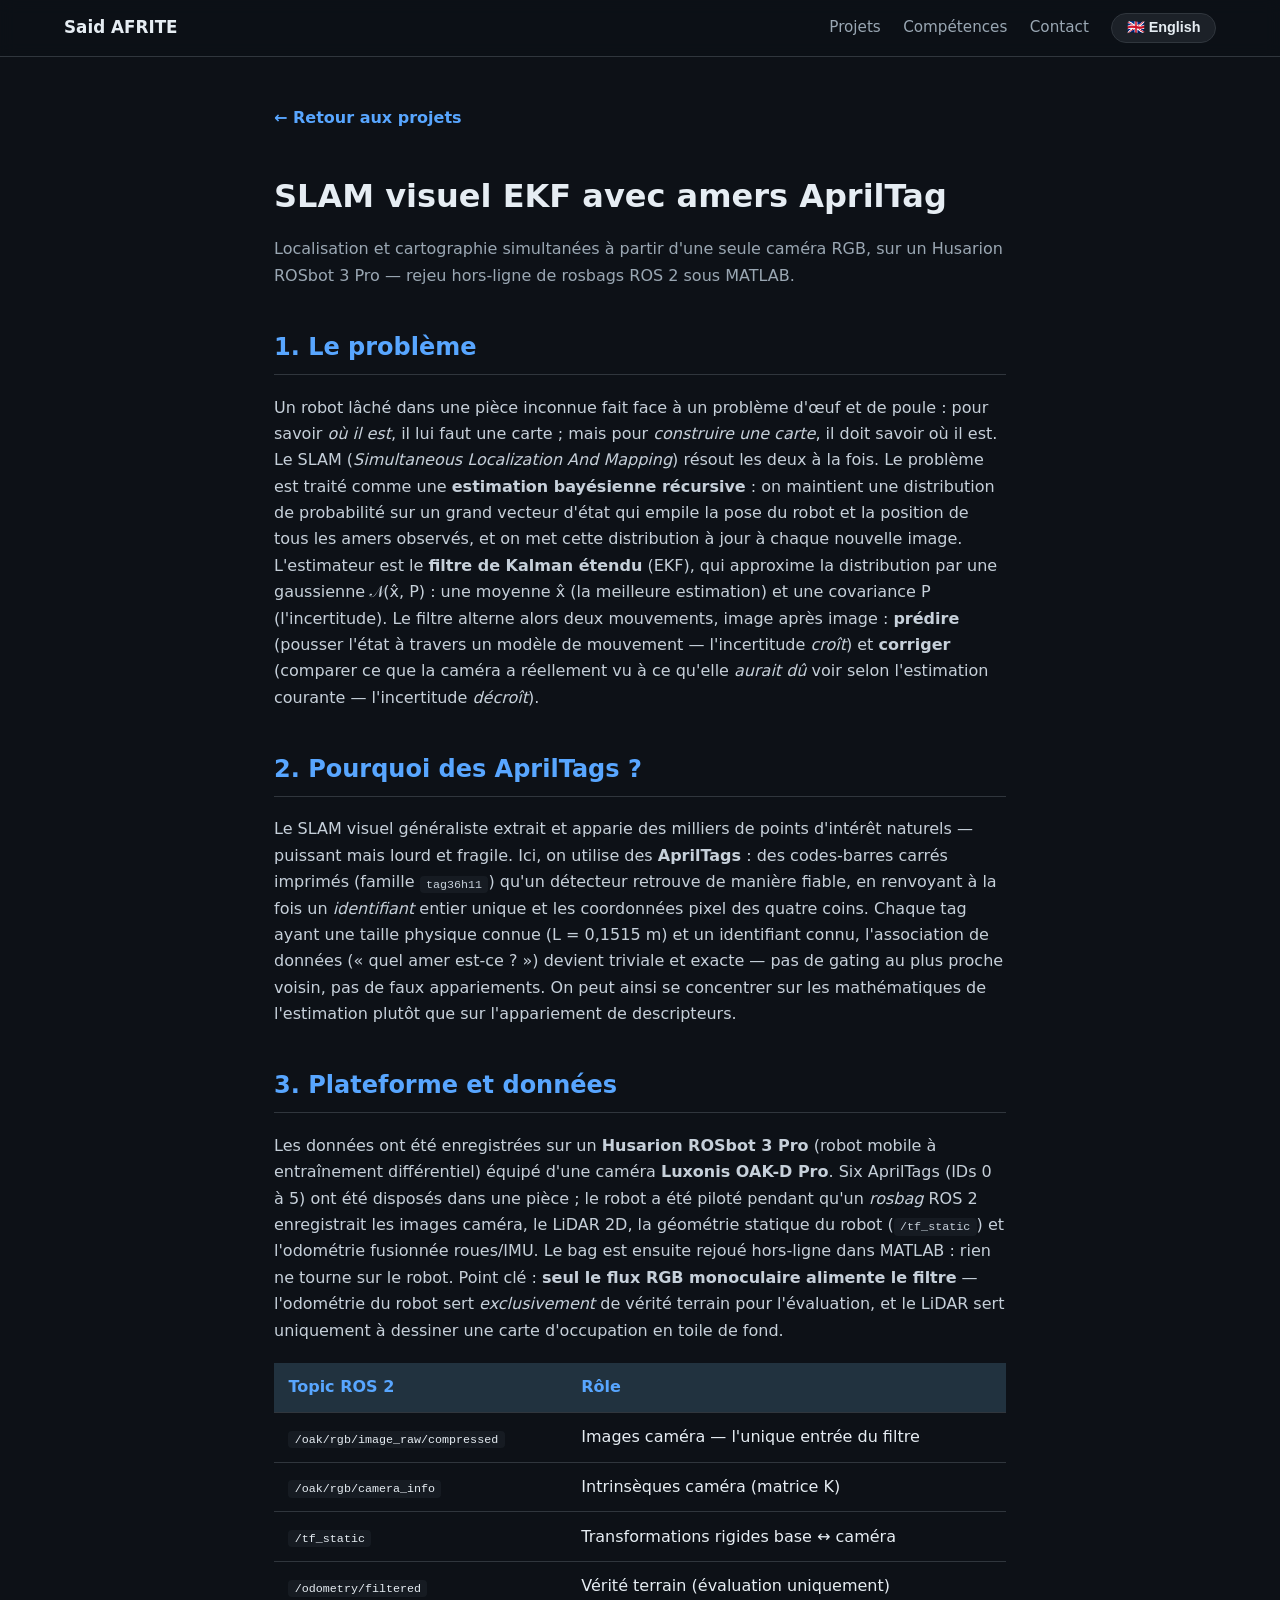
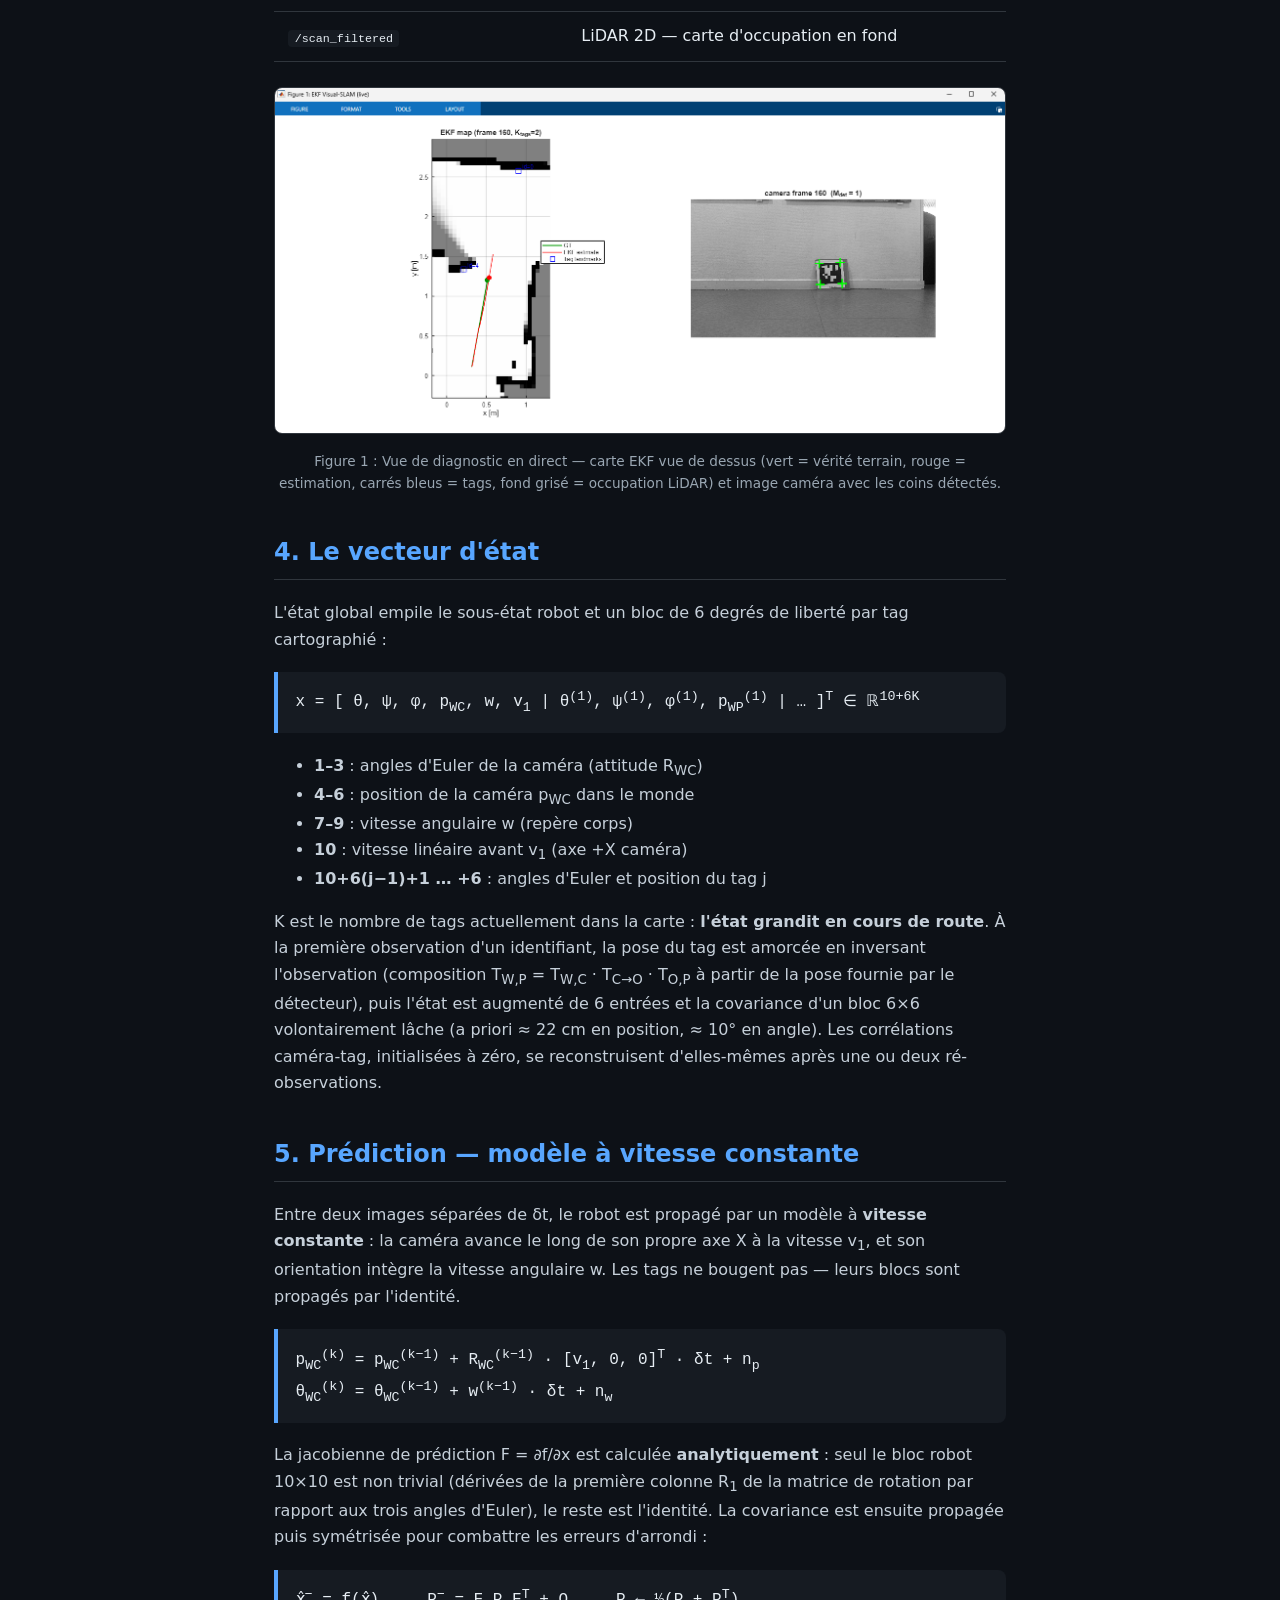
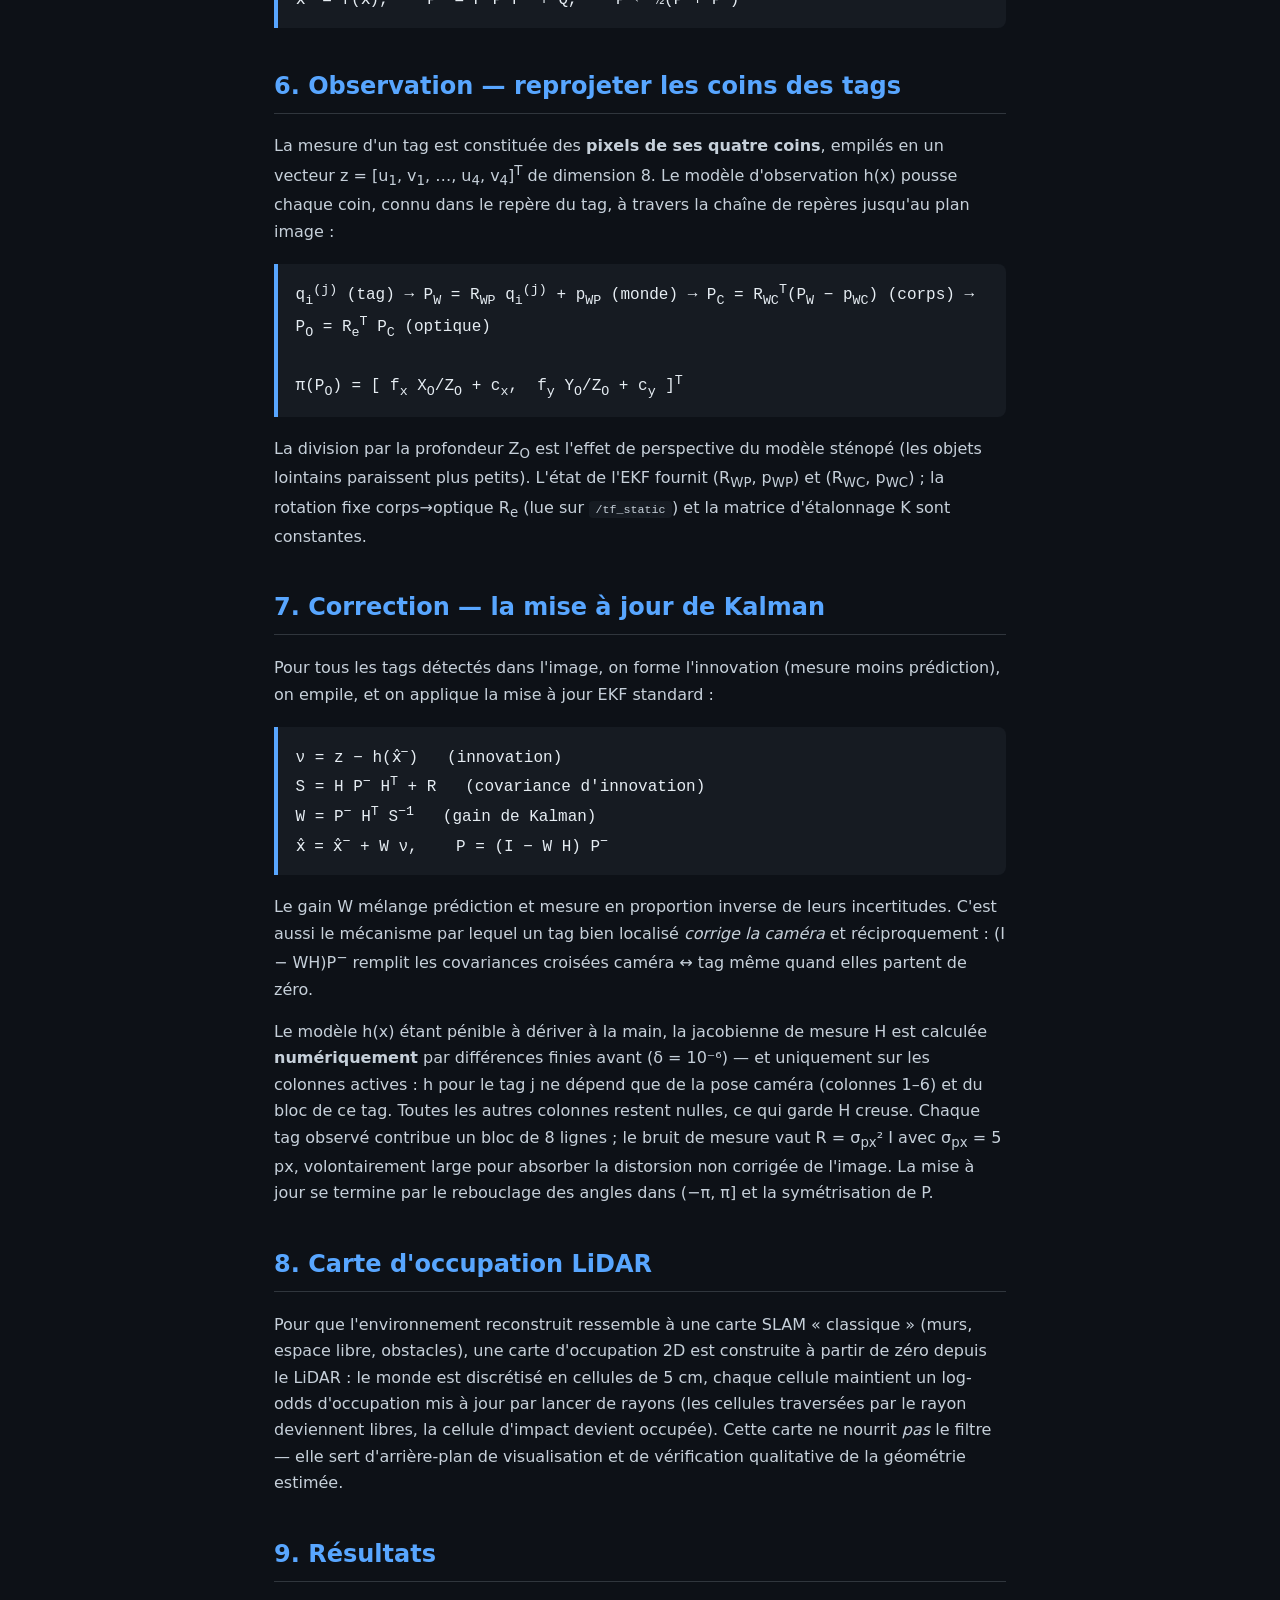
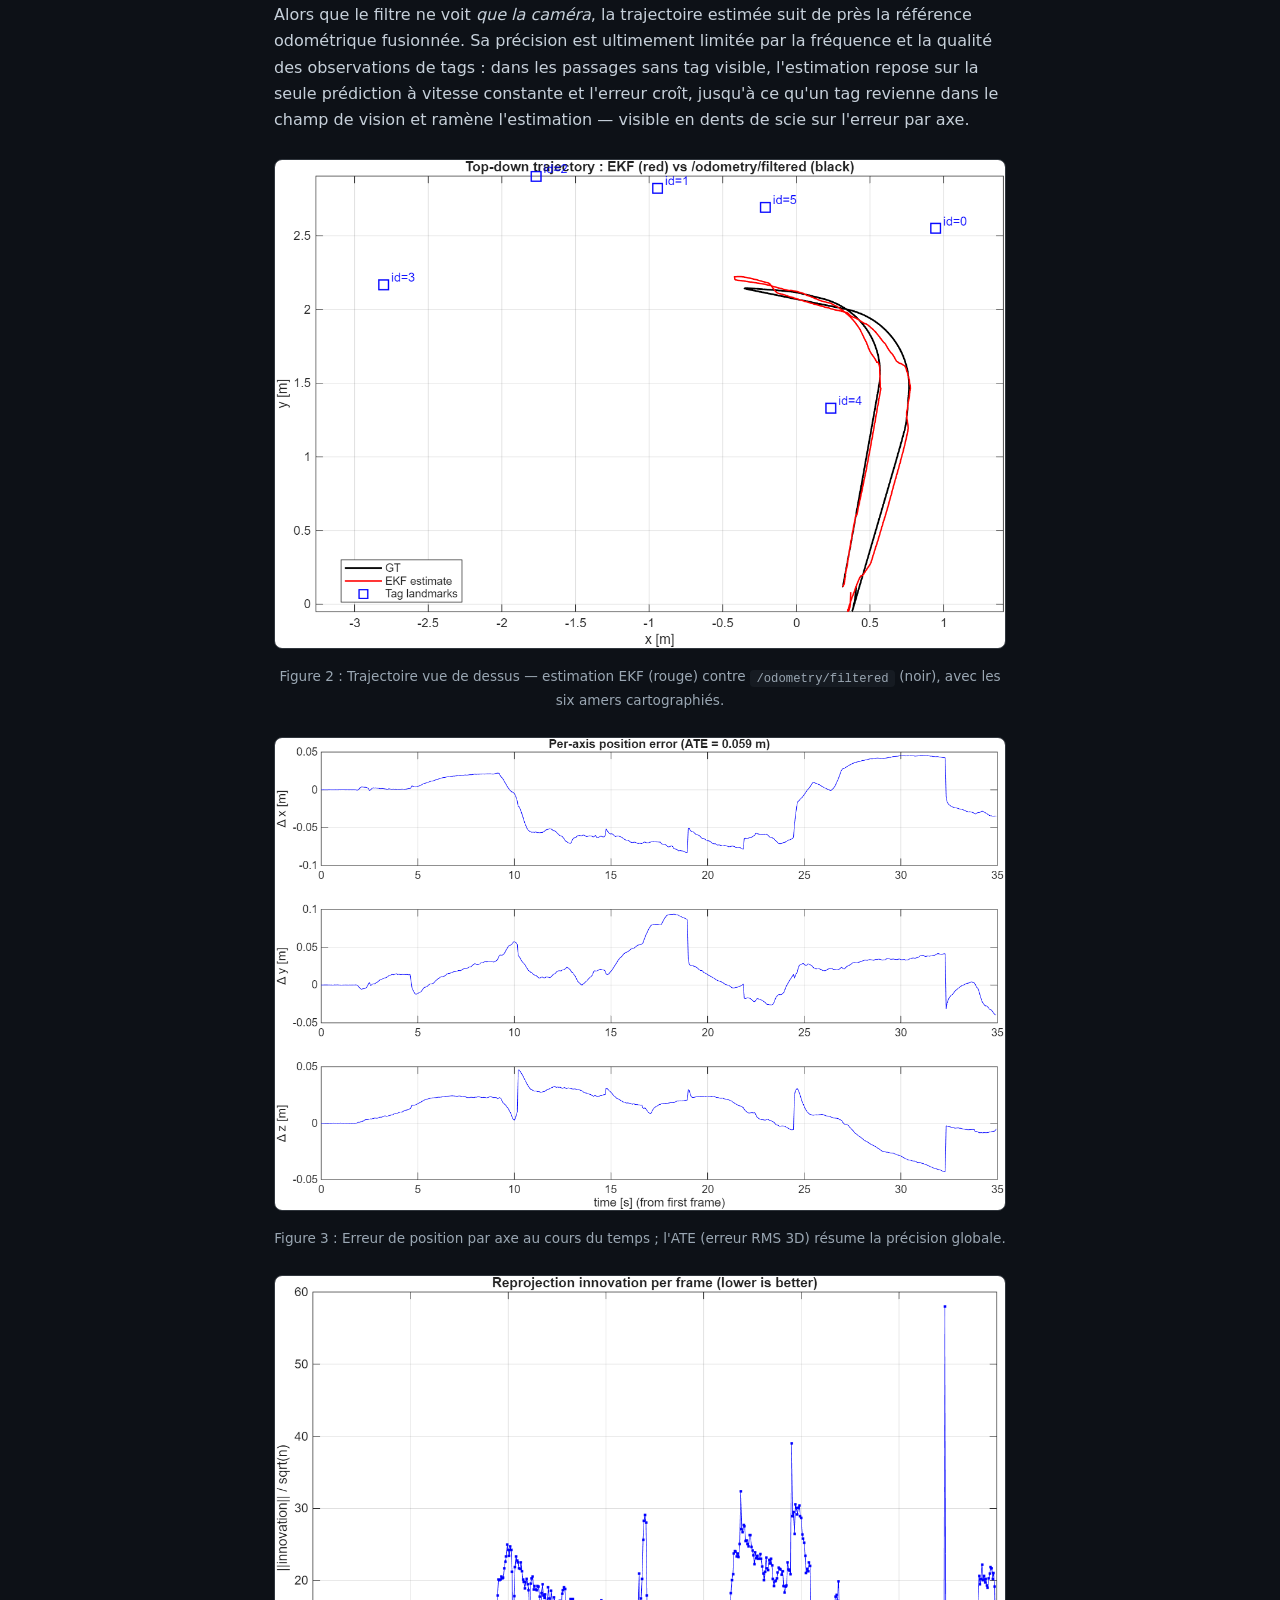
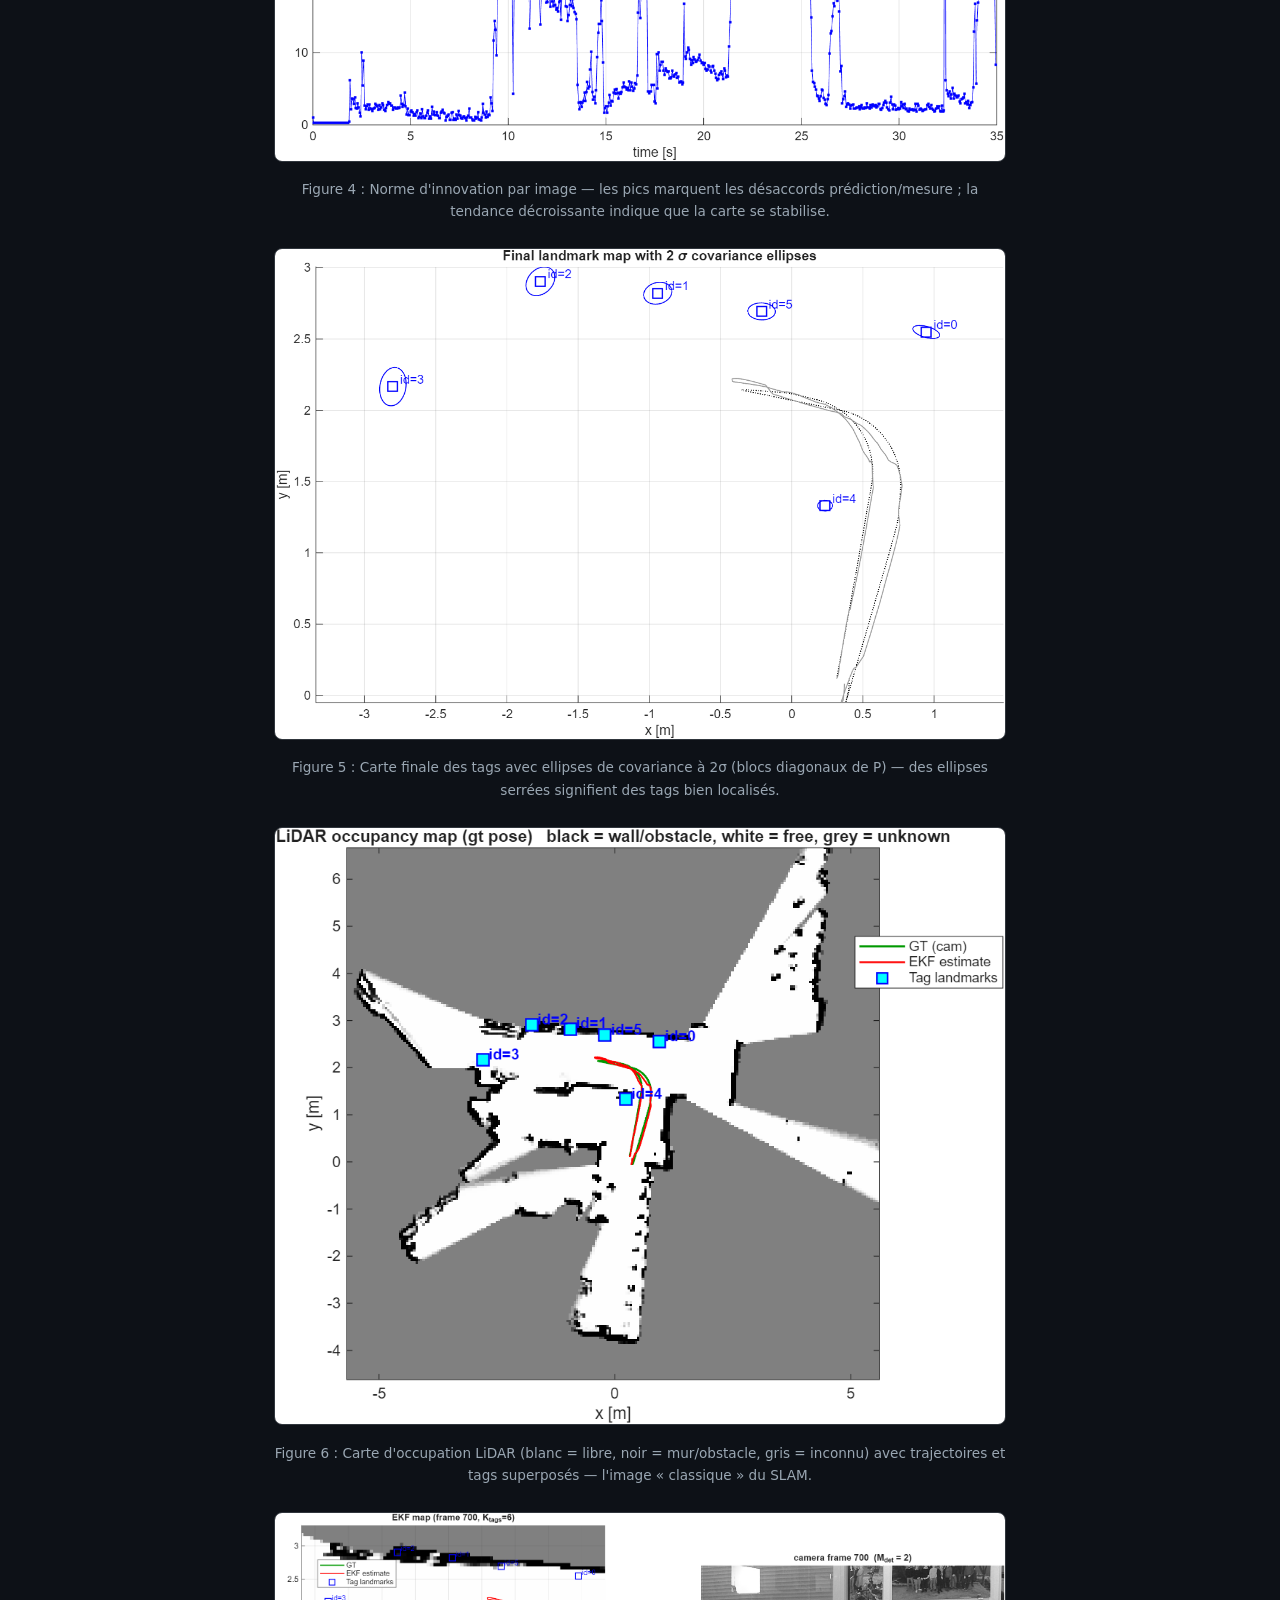
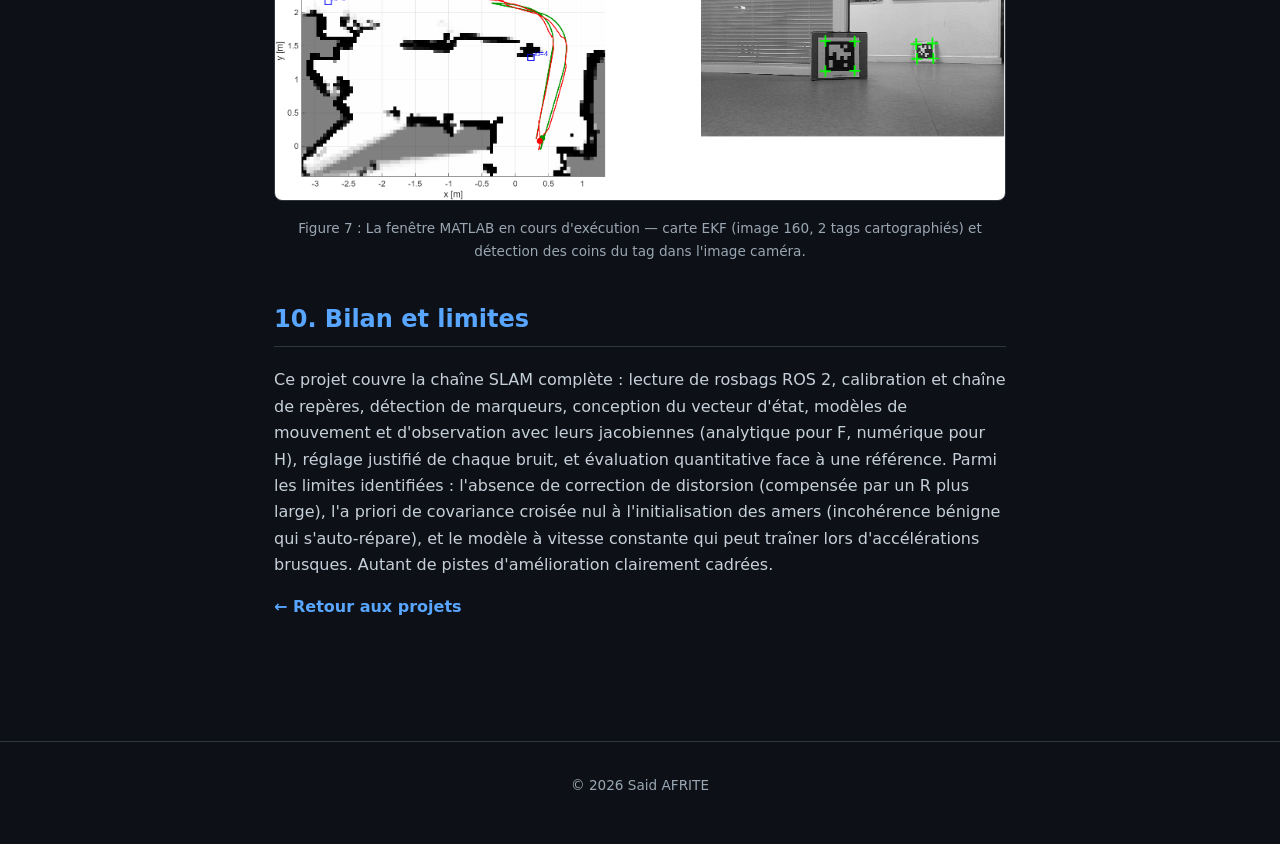
==== projects/apriltag-visual-slam.html @ 261862ab "Add detailed AprilTag Visual-SLAM article" ====
<!DOCTYPE html>
<html lang="fr">
<head>
  <meta charset="UTF-8">
  <meta name="viewport" content="width=device-width, initial-scale=1.0">
  <title>SLAM visuel EKF avec amers AprilTag — Said AFRITE</title>
  <meta name="description" content="SLAM visuel monoculaire par filtre de Kalman étendu avec amers AprilTag sur ROSbot 3 Pro : modèle de mesure par reprojection, jacobiennes, carte d'occupation LiDAR et évaluation face à l'odométrie.">
  <link rel="stylesheet" href="../style.css">
</head>
<body data-lang="fr">

<nav>
  <a class="brand" href="../index.html">Said AFRITE</a>
  <div class="links">
    <a href="../index.html#projets"><span class="fr">Projets</span><span class="en">Projects</span></a>
    <a href="../index.html#competences"><span class="fr">Compétences</span><span class="en">Skills</span></a>
    <a href="../index.html#contact">Contact</a>
    <button class="lang-btn" id="lang-toggle" type="button">🇬🇧 English</button>
  </div>
</nav>

<div class="article">
  <a class="back-link" href="../index.html#projets">
    <span class="fr">← Retour aux projets</span><span class="en">← Back to projects</span>
  </a>

  <h1>
    <span class="fr">SLAM visuel EKF avec amers AprilTag</span>
    <span class="en">EKF Visual-SLAM with AprilTag landmarks</span>
  </h1>
  <p style="color: var(--muted);">
    <span class="fr">Localisation et cartographie simultanées à partir d'une seule caméra RGB, sur un Husarion ROSbot 3 Pro — rejeu hors-ligne de rosbags ROS 2 sous MATLAB.</span>
    <span class="en">Simultaneous localization and mapping from a single RGB camera, on a Husarion ROSbot 3 Pro — offline ROS 2 rosbag replay in MATLAB.</span>
  </p>

  <h2><span class="fr">1. Le problème</span><span class="en">1. The problem</span></h2>
  <p>
    <span class="fr">
      Un robot lâché dans une pièce inconnue fait face à un problème d'œuf et de poule :
      pour savoir <em>où il est</em>, il lui faut une carte ; mais pour <em>construire une
      carte</em>, il doit savoir où il est. Le SLAM (<em>Simultaneous Localization And
      Mapping</em>) résout les deux à la fois. Le problème est traité comme une
      <strong>estimation bayésienne récursive</strong> : on maintient une distribution de
      probabilité sur un grand vecteur d'état qui empile la pose du robot et la position de
      tous les amers observés, et on met cette distribution à jour à chaque nouvelle image.
      L'estimateur est le <strong>filtre de Kalman étendu</strong> (EKF), qui approxime la
      distribution par une gaussienne 𝒩(x̂, P) : une moyenne x̂ (la meilleure estimation)
      et une covariance P (l'incertitude). Le filtre alterne alors deux mouvements, image
      après image : <strong>prédire</strong> (pousser l'état à travers un modèle de
      mouvement — l'incertitude <em>croît</em>) et <strong>corriger</strong> (comparer ce
      que la caméra a réellement vu à ce qu'elle <em>aurait dû</em> voir selon l'estimation
      courante — l'incertitude <em>décroît</em>).
    </span>
    <span class="en">
      A robot dropped into an unknown room faces a chicken-and-egg problem: to know
      <em>where it is</em> it needs a map, but to <em>build a map</em> it needs to know
      where it is. SLAM (<em>Simultaneous Localization And Mapping</em>) solves both at
      once. The problem is treated as <strong>recursive Bayesian estimation</strong>: we
      keep a probability distribution over a large state vector stacking the robot pose and
      the positions of all observed landmarks, and we update that distribution every time a
      new image arrives. The estimator is the <strong>Extended Kalman Filter</strong>
      (EKF), which approximates the distribution by a Gaussian 𝒩(x̂, P): a mean x̂ (the
      best estimate) and a covariance P (the uncertainty). The filter then alternates two
      moves, frame after frame: <strong>predict</strong> (push the state through a motion
      model — uncertainty <em>grows</em>) and <strong>correct</strong> (compare what the
      camera actually saw with what the current estimate says it <em>should</em> have seen
      — uncertainty <em>shrinks</em>).
    </span>
  </p>

  <h2><span class="fr">2. Pourquoi des AprilTags ?</span><span class="en">2. Why AprilTags?</span></h2>
  <p>
    <span class="fr">
      Le SLAM visuel généraliste extrait et apparie des milliers de points d'intérêt
      naturels — puissant mais lourd et fragile. Ici, on utilise des
      <strong>AprilTags</strong> : des codes-barres carrés imprimés (famille
      <code>tag36h11</code>) qu'un détecteur retrouve de manière fiable, en renvoyant à la
      fois un <em>identifiant</em> entier unique et les coordonnées pixel des quatre coins.
      Chaque tag ayant une taille physique connue (L = 0,1515 m) et un identifiant connu,
      l'association de données (« quel amer est-ce ? ») devient triviale et exacte — pas de
      gating au plus proche voisin, pas de faux appariements. On peut ainsi se concentrer
      sur les mathématiques de l'estimation plutôt que sur l'appariement de descripteurs.
    </span>
    <span class="en">
      General visual SLAM extracts and matches thousands of natural feature points —
      powerful but heavy and brittle. Here we use <strong>AprilTags</strong> instead:
      printed square barcodes (family <code>tag36h11</code>) that a detector finds
      reliably, returning both a unique integer <em>ID</em> and the pixel coordinates of
      the four corners. Because every tag has a known physical size (L = 0.1515 m) and a
      known ID, data association ("which landmark is this?") becomes trivial and exact —
      no nearest-neighbour gating, no spurious matches. This lets the work focus on the
      estimation mathematics rather than on feature matching.
    </span>
  </p>

  <h2><span class="fr">3. Plateforme et données</span><span class="en">3. Platform and data</span></h2>
  <p>
    <span class="fr">
      Les données ont été enregistrées sur un <strong>Husarion ROSbot 3 Pro</strong>
      (robot mobile à entraînement différentiel) équipé d'une caméra
      <strong>Luxonis OAK-D Pro</strong>. Six AprilTags (IDs 0 à 5) ont été disposés dans
      une pièce ; le robot a été piloté pendant qu'un <em>rosbag</em> ROS 2 enregistrait
      les images caméra, le LiDAR 2D, la géométrie statique du robot
      (<code>/tf_static</code>) et l'odométrie fusionnée roues/IMU. Le bag est ensuite
      rejoué hors-ligne dans MATLAB : rien ne tourne sur le robot. Point clé :
      <strong>seul le flux RGB monoculaire alimente le filtre</strong> — l'odométrie du
      robot sert <em>exclusivement</em> de vérité terrain pour l'évaluation, et le LiDAR
      sert uniquement à dessiner une carte d'occupation en toile de fond.
    </span>
    <span class="en">
      The data was recorded on a <strong>Husarion ROSbot 3 Pro</strong> (a
      differential-drive mobile robot) fitted with a <strong>Luxonis OAK-D Pro</strong>
      camera. Six AprilTags (IDs 0 to 5) were placed around a room; the robot was driven
      around while a ROS 2 <em>rosbag</em> recorded the camera images, the 2D LiDAR, the
      robot's static geometry (<code>/tf_static</code>) and the fused wheel/IMU odometry.
      The bag is then replayed offline in MATLAB: nothing runs on the robot. Key point:
      <strong>only the monocular RGB stream feeds the filter</strong> — the robot's
      odometry is used <em>exclusively</em> as ground truth for evaluation, and the LiDAR
      only draws an occupancy-grid backdrop.
    </span>
  </p>

  <table>
    <thead>
      <tr>
        <th><span class="fr">Topic ROS 2</span><span class="en">ROS 2 topic</span></th>
        <th><span class="fr">Rôle</span><span class="en">Role</span></th>
      </tr>
    </thead>
    <tbody>
      <tr>
        <td><code>/oak/rgb/image_raw/compressed</code></td>
        <td><span class="fr">Images caméra — l'unique entrée du filtre</span><span class="en">Camera images — the filter's only input</span></td>
      </tr>
      <tr>
        <td><code>/oak/rgb/camera_info</code></td>
        <td><span class="fr">Intrinsèques caméra (matrice K)</span><span class="en">Camera intrinsics (K matrix)</span></td>
      </tr>
      <tr>
        <td><code>/tf_static</code></td>
        <td><span class="fr">Transformations rigides base ↔ caméra</span><span class="en">Rigid base ↔ camera transforms</span></td>
      </tr>
      <tr>
        <td><code>/odometry/filtered</code></td>
        <td><span class="fr">Vérité terrain (évaluation uniquement)</span><span class="en">Ground truth (evaluation only)</span></td>
      </tr>
      <tr>
        <td><code>/scan_filtered</code></td>
        <td><span class="fr">LiDAR 2D — carte d'occupation en fond</span><span class="en">2D LiDAR — occupancy-map backdrop</span></td>
      </tr>
    </tbody>
  </table>

  <figure>
    <img src="../assets/vslam-live-view.png" alt="Live SLAM view: map and camera frame">
    <figcaption>
      <span class="fr">Figure 1 : Vue de diagnostic en direct — carte EKF vue de dessus (vert = vérité terrain, rouge = estimation, carrés bleus = tags, fond grisé = occupation LiDAR) et image caméra avec les coins détectés.</span>
      <span class="en">Figure 1: Live diagnostic view — top-down EKF map (green = ground truth, red = estimate, blue squares = tags, grayscale = LiDAR occupancy) and the camera frame with detected corners.</span>
    </figcaption>
  </figure>

  <h2><span class="fr">4. Le vecteur d'état</span><span class="en">4. The state vector</span></h2>
  <p>
    <span class="fr">
      L'état global empile le sous-état robot et un bloc de 6 degrés de liberté par tag
      cartographié :
    </span>
    <span class="en">
      The global state stacks the robot sub-state and one 6-DoF block per mapped tag:
    </span>
  </p>
  <div class="math-block">x = [ θ, ψ, φ, p<sub>WC</sub>, w, v<sub>1</sub> | θ<sup>(1)</sup>, ψ<sup>(1)</sup>, φ<sup>(1)</sup>, p<sub>WP</sub><sup>(1)</sup> | … ]<sup>T</sup> ∈ ℝ<sup>10+6K</sup></div>
  <ul>
    <li><span class="fr"><strong>1–3</strong> : angles d'Euler de la caméra (attitude R<sub>WC</sub>)</span><span class="en"><strong>1–3</strong>: camera Euler angles (attitude R<sub>WC</sub>)</span></li>
    <li><span class="fr"><strong>4–6</strong> : position de la caméra p<sub>WC</sub> dans le monde</span><span class="en"><strong>4–6</strong>: camera position p<sub>WC</sub> in the world</span></li>
    <li><span class="fr"><strong>7–9</strong> : vitesse angulaire w (repère corps)</span><span class="en"><strong>7–9</strong>: angular velocity w (body frame)</span></li>
    <li><span class="fr"><strong>10</strong> : vitesse linéaire avant v<sub>1</sub> (axe +X caméra)</span><span class="en"><strong>10</strong>: forward linear velocity v<sub>1</sub> (camera +X axis)</span></li>
    <li><span class="fr"><strong>10+6(j−1)+1 … +6</strong> : angles d'Euler et position du tag j</span><span class="en"><strong>10+6(j−1)+1 … +6</strong>: Euler angles and position of tag j</span></li>
  </ul>
  <p>
    <span class="fr">
      K est le nombre de tags actuellement dans la carte : <strong>l'état grandit en cours
      de route</strong>. À la première observation d'un identifiant, la pose du tag est
      amorcée en inversant l'observation (composition T<sub>W,P</sub> = T<sub>W,C</sub> ·
      T<sub>C→O</sub> · T<sub>O,P</sub> à partir de la pose fournie par le détecteur), puis
      l'état est augmenté de 6 entrées et la covariance d'un bloc 6×6 volontairement lâche
      (a priori ≈ 22 cm en position, ≈ 10° en angle). Les corrélations
      caméra-tag, initialisées à zéro, se reconstruisent d'elles-mêmes après une ou deux
      ré-observations.
    </span>
    <span class="en">
      K is the number of tags currently in the map: <strong>the state grows on the
      fly</strong>. On the first sighting of an ID, the tag pose is bootstrapped by
      inverting the observation (composing T<sub>W,P</sub> = T<sub>W,C</sub> ·
      T<sub>C→O</sub> · T<sub>O,P</sub> from the detector's pose), then the state is
      augmented by 6 entries and the covariance by a deliberately loose 6×6 block
      (prior ≈ 22 cm in position, ≈ 10° in angle). The camera-tag correlations,
      initialized at zero, rebuild themselves after one or two re-observations.
    </span>
  </p>

  <h2><span class="fr">5. Prédiction — modèle à vitesse constante</span><span class="en">5. Prediction — constant-velocity model</span></h2>
  <p>
    <span class="fr">
      Entre deux images séparées de δt, le robot est propagé par un modèle à
      <strong>vitesse constante</strong> : la caméra avance le long de son propre axe X à
      la vitesse v<sub>1</sub>, et son orientation intègre la vitesse angulaire w. Les tags
      ne bougent pas — leurs blocs sont propagés par l'identité.
    </span>
    <span class="en">
      Between two frames separated by δt, the robot is propagated with a
      <strong>constant-velocity</strong> model: the camera moves forward along its own X
      axis at speed v<sub>1</sub>, and its orientation integrates the angular velocity w.
      The tags do not move — their blocks are propagated by the identity.
    </span>
  </p>
  <div class="math-block">
    p<sub>WC</sub><sup>(k)</sup> = p<sub>WC</sub><sup>(k−1)</sup> + R<sub>WC</sub><sup>(k−1)</sup> · [v<sub>1</sub>, 0, 0]<sup>T</sup> · δt + n<sub>p</sub><br>
    θ<sub>WC</sub><sup>(k)</sup> = θ<sub>WC</sub><sup>(k−1)</sup> + w<sup>(k−1)</sup> · δt + n<sub>w</sub>
  </div>
  <p>
    <span class="fr">
      La jacobienne de prédiction F = ∂f/∂x est calculée <strong>analytiquement</strong> :
      seul le bloc robot 10×10 est non trivial (dérivées de la première colonne R<sub>1</sub>
      de la matrice de rotation par rapport aux trois angles d'Euler), le reste est
      l'identité. La covariance est ensuite propagée puis symétrisée pour combattre les
      erreurs d'arrondi :
    </span>
    <span class="en">
      The prediction Jacobian F = ∂f/∂x is computed <strong>analytically</strong>: only
      the 10×10 robot block is non-trivial (derivatives of the rotation matrix's first
      column R<sub>1</sub> with respect to the three Euler angles), the rest is identity.
      The covariance is then propagated and symmetrized to fight round-off:
    </span>
  </p>
  <div class="math-block">x̂<sup>−</sup> = f(x̂),&nbsp;&nbsp;&nbsp; P<sup>−</sup> = F P F<sup>T</sup> + Q,&nbsp;&nbsp;&nbsp; P ← ½(P + P<sup>T</sup>)</div>

  <h2><span class="fr">6. Observation — reprojeter les coins des tags</span><span class="en">6. Observation — reprojecting the tag corners</span></h2>
  <p>
    <span class="fr">
      La mesure d'un tag est constituée des <strong>pixels de ses quatre coins</strong>,
      empilés en un vecteur z = [u<sub>1</sub>, v<sub>1</sub>, …, u<sub>4</sub>,
      v<sub>4</sub>]<sup>T</sup> de dimension 8. Le modèle d'observation h(x) pousse chaque
      coin, connu dans le repère du tag, à travers la chaîne de repères jusqu'au plan
      image :
    </span>
    <span class="en">
      The measurement for one tag is the <strong>pixels of its four corners</strong>,
      stacked into an 8-vector z = [u<sub>1</sub>, v<sub>1</sub>, …, u<sub>4</sub>,
      v<sub>4</sub>]<sup>T</sup>. The observation model h(x) pushes each corner, known in
      the tag's own frame, through the frame chain down to the image plane:
    </span>
  </p>
  <div class="math-block">
    q<sub>i</sub><sup>(j)</sup> (tag) → P<sub>W</sub> = R<sub>WP</sub> q<sub>i</sub><sup>(j)</sup> + p<sub>WP</sub> (<span class="fr">monde</span><span class="en">world</span>) → P<sub>C</sub> = R<sub>WC</sub><sup>T</sup>(P<sub>W</sub> − p<sub>WC</sub>) (<span class="fr">corps</span><span class="en">body</span>) → P<sub>O</sub> = R<sub>e</sub><sup>T</sup> P<sub>C</sub> (<span class="fr">optique</span><span class="en">optical</span>)<br><br>
    π(P<sub>O</sub>) = [ f<sub>x</sub> X<sub>O</sub>/Z<sub>O</sub> + c<sub>x</sub>,&nbsp; f<sub>y</sub> Y<sub>O</sub>/Z<sub>O</sub> + c<sub>y</sub> ]<sup>T</sup>
  </div>
  <p>
    <span class="fr">
      La division par la profondeur Z<sub>O</sub> est l'effet de perspective du modèle
      sténopé (les objets lointains paraissent plus petits). L'état de l'EKF fournit
      (R<sub>WP</sub>, p<sub>WP</sub>) et (R<sub>WC</sub>, p<sub>WC</sub>) ; la rotation
      fixe corps→optique R<sub>e</sub> (lue sur <code>/tf_static</code>) et la matrice
      d'étalonnage K sont constantes.
    </span>
    <span class="en">
      The division by the depth Z<sub>O</sub> is the pinhole model's perspective effect
      (far things look smaller). The EKF state supplies (R<sub>WP</sub>, p<sub>WP</sub>)
      and (R<sub>WC</sub>, p<sub>WC</sub>); the fixed body→optical rotation R<sub>e</sub>
      (read from <code>/tf_static</code>) and the calibration matrix K are constant.
    </span>
  </p>

  <h2><span class="fr">7. Correction — la mise à jour de Kalman</span><span class="en">7. Correction — the Kalman update</span></h2>
  <p>
    <span class="fr">
      Pour tous les tags détectés dans l'image, on forme l'innovation (mesure moins
      prédiction), on empile, et on applique la mise à jour EKF standard :
    </span>
    <span class="en">
      For every tag detected in the frame, we form the innovation (measurement minus
      prediction), stack everything, and apply the standard EKF update:
    </span>
  </p>
  <div class="math-block">
    ν = z − h(x̂<sup>−</sup>)&nbsp;&nbsp;&nbsp;(<span class="fr">innovation</span><span class="en">innovation</span>)<br>
    S = H P<sup>−</sup> H<sup>T</sup> + R&nbsp;&nbsp;&nbsp;(<span class="fr">covariance d'innovation</span><span class="en">innovation covariance</span>)<br>
    W = P<sup>−</sup> H<sup>T</sup> S<sup>−1</sup>&nbsp;&nbsp;&nbsp;(<span class="fr">gain de Kalman</span><span class="en">Kalman gain</span>)<br>
    x̂ = x̂<sup>−</sup> + W ν,&nbsp;&nbsp;&nbsp; P = (I − W H) P<sup>−</sup>
  </div>
  <p>
    <span class="fr">
      Le gain W mélange prédiction et mesure en proportion inverse de leurs incertitudes.
      C'est aussi le mécanisme par lequel un tag bien localisé <em>corrige la caméra</em>
      et réciproquement : (I − WH)P<sup>−</sup> remplit les covariances croisées
      caméra ↔ tag même quand elles partent de zéro.
    </span>
    <span class="en">
      The gain W blends prediction and measurement in inverse proportion to their
      uncertainties. It is also the mechanism by which a well-localised tag
      <em>corrects the camera</em> and vice versa: (I − WH)P<sup>−</sup> fills in the
      camera ↔ tag cross-covariances even when they start at zero.
    </span>
  </p>
  <p>
    <span class="fr">
      Le modèle h(x) étant pénible à dériver à la main, la jacobienne de mesure H est
      calculée <strong>numériquement</strong> par différences finies avant
      (δ = 10⁻⁶) — et uniquement sur les colonnes actives : h pour le tag j ne dépend
      que de la pose caméra (colonnes 1–6) et du bloc de ce tag. Toutes les autres
      colonnes restent nulles, ce qui garde H creuse. Chaque tag observé contribue un bloc
      de 8 lignes ; le bruit de mesure vaut R = σ<sub>px</sub>² I avec σ<sub>px</sub> = 5 px,
      volontairement large pour absorber la distorsion non corrigée de l'image. La mise à
      jour se termine par le rebouclage des angles dans (−π, π] et la symétrisation
      de P.
    </span>
    <span class="en">
      Since h(x) is awkward to differentiate by hand, the measurement Jacobian H is
      computed <strong>numerically</strong> by forward finite differences (δ = 10⁻⁶) —
      and only on the active columns: h for tag j depends only on the camera pose
      (columns 1–6) and on that tag's own block. Every other column stays zero, keeping H
      sparse. Each observed tag contributes an 8-row block; the measurement noise is
      R = σ<sub>px</sub>² I with σ<sub>px</sub> = 5 px, deliberately large to absorb the
      uncorrected image distortion. The update ends with angle wrapping into (−π, π] and
      symmetrization of P.
    </span>
  </p>

  <h2><span class="fr">8. Carte d'occupation LiDAR</span><span class="en">8. LiDAR occupancy map</span></h2>
  <p>
    <span class="fr">
      Pour que l'environnement reconstruit ressemble à une carte SLAM « classique »
      (murs, espace libre, obstacles), une carte d'occupation 2D est construite à partir
      de zéro depuis le LiDAR : le monde est discrétisé en cellules de 5 cm, chaque
      cellule maintient un log-odds d'occupation mis à jour par lancer de rayons
      (les cellules traversées par le rayon deviennent libres, la cellule d'impact devient
      occupée). Cette carte ne nourrit <em>pas</em> le filtre — elle sert d'arrière-plan
      de visualisation et de vérification qualitative de la géométrie estimée.
    </span>
    <span class="en">
      To make the reconstructed environment look like a "classic" SLAM map (walls, free
      space, obstacles), a 2D occupancy grid is built from scratch from the LiDAR: the
      world is discretised into 5 cm cells, each holding an occupancy log-odds updated by
      ray casting (cells crossed by a ray become free, the hit cell becomes occupied).
      This map does <em>not</em> feed the filter — it serves as a visualization backdrop
      and a qualitative sanity check of the estimated geometry.
    </span>
  </p>

  <h2><span class="fr">9. Résultats</span><span class="en">9. Results</span></h2>
  <p>
    <span class="fr">
      Alors que le filtre ne voit <em>que la caméra</em>, la trajectoire estimée suit de
      près la référence odométrique fusionnée. Sa précision est ultimement limitée par la
      fréquence et la qualité des observations de tags : dans les passages sans tag
      visible, l'estimation repose sur la seule prédiction à vitesse constante et l'erreur
      croît, jusqu'à ce qu'un tag revienne dans le champ de vision et ramène l'estimation
      — visible en dents de scie sur l'erreur par axe.
    </span>
    <span class="en">
      Even though the filter sees <em>only the camera</em>, the estimated trajectory
      closely tracks the fused-odometry reference. Its accuracy is ultimately limited by
      how often and how well tags are observed: in stretches with no visible tag the
      estimate relies purely on the constant-velocity prediction and the error grows,
      until a tag re-enters the field of view and pulls the estimate back — visible as a
      saw-tooth in the per-axis error.
    </span>
  </p>

  <figure>
    <img src="../assets/vslam-trajectory-gt.png" alt="EKF trajectory vs ground truth">
    <figcaption>
      <span class="fr">Figure 2 : Trajectoire vue de dessus — estimation EKF (rouge) contre <code>/odometry/filtered</code> (noir), avec les six amers cartographiés.</span>
      <span class="en">Figure 2: Top-down trajectory — EKF estimate (red) vs <code>/odometry/filtered</code> (black), with the six mapped landmarks.</span>
    </figcaption>
  </figure>

  <figure>
    <img src="../assets/vslam-per-axis-error.png" alt="Per-axis position error">
    <figcaption>
      <span class="fr">Figure 3 : Erreur de position par axe au cours du temps ; l'ATE (erreur RMS 3D) résume la précision globale.</span>
      <span class="en">Figure 3: Per-axis position error over time; the ATE (3D RMS error) summarises overall accuracy.</span>
    </figcaption>
  </figure>

  <figure>
    <img src="../assets/vslam-innovation.png" alt="Correction innovation norm">
    <figcaption>
      <span class="fr">Figure 4 : Norme d'innovation par image — les pics marquent les désaccords prédiction/mesure ; la tendance décroissante indique que la carte se stabilise.</span>
      <span class="en">Figure 4: Innovation norm per frame — spikes mark prediction/measurement disagreements; the downward trend shows the map stabilising.</span>
    </figcaption>
  </figure>

  <figure>
    <img src="../assets/vslam-landmark-map.png" alt="Final landmark map with covariance ellipses">
    <figcaption>
      <span class="fr">Figure 5 : Carte finale des tags avec ellipses de covariance à 2σ (blocs diagonaux de P) — des ellipses serrées signifient des tags bien localisés.</span>
      <span class="en">Figure 5: Final tag map with 2σ covariance ellipses (diagonal blocks of P) — tight ellipses mean well-localised tags.</span>
    </figcaption>
  </figure>

  <figure>
    <img src="../assets/vslam-occupancy-map.png" alt="LiDAR occupancy map">
    <figcaption>
      <span class="fr">Figure 6 : Carte d'occupation LiDAR (blanc = libre, noir = mur/obstacle, gris = inconnu) avec trajectoires et tags superposés — l'image « classique » du SLAM.</span>
      <span class="en">Figure 6: LiDAR occupancy map (white = free, black = wall/obstacle, grey = unknown) with trajectories and tags overlaid — the "classic" SLAM picture.</span>
    </figcaption>
  </figure>

  <figure>
    <img src="../assets/vslam-live-figure.png" alt="EKF Visual-SLAM live figure">
    <figcaption>
      <span class="fr">Figure 7 : La fenêtre MATLAB en cours d'exécution — carte EKF (image 160, 2 tags cartographiés) et détection des coins du tag dans l'image caméra.</span>
      <span class="en">Figure 7: The MATLAB window mid-run — EKF map (frame 160, 2 tags mapped) and tag corner detection in the camera frame.</span>
    </figcaption>
  </figure>

  <h2><span class="fr">10. Bilan et limites</span><span class="en">10. Takeaways and limitations</span></h2>
  <p>
    <span class="fr">
      Ce projet couvre la chaîne SLAM complète : lecture de rosbags ROS 2, calibration et
      chaîne de repères, détection de marqueurs, conception du vecteur d'état, modèles de
      mouvement et d'observation avec leurs jacobiennes (analytique pour F, numérique pour
      H), réglage justifié de chaque bruit, et évaluation quantitative face à une
      référence. Parmi les limites identifiées : l'absence de correction de distorsion
      (compensée par un R plus large), l'a priori de covariance croisée nul à
      l'initialisation des amers (incohérence bénigne qui s'auto-répare), et le modèle à
      vitesse constante qui peut traîner lors d'accélérations brusques. Autant de pistes
      d'amélioration clairement cadrées.
    </span>
    <span class="en">
      This project covers the complete SLAM chain: ROS 2 rosbag reading, calibration and
      frame chains, marker detection, state-vector design, motion and observation models
      with their Jacobians (analytical for F, numerical for H), a justified choice for
      every noise value, and quantitative evaluation against a reference. Identified
      limitations include the missing distortion correction (compensated by a larger R),
      the zero cross-covariance prior at landmark initialization (a benign, self-healing
      inconsistency), and the constant-velocity model which can lag under sharp
      accelerations — all clearly scoped avenues for improvement.
    </span>
  </p>

  <a class="back-link" href="../index.html#projets">
    <span class="fr">← Retour aux projets</span><span class="en">← Back to projects</span>
  </a>
</div>

<footer>© 2026 Said AFRITE</footer>

<script src="../script.js"></script>
</body>
</html>
---- style.css ----
:root {
  --bg: #0d1117;
  --bg-soft: #161b22;
  --card: #1c2128;
  --border: #30363d;
  --text: #e6edf3;
  --muted: #9aa7b3;
  --accent: #58a6ff;
  --accent-2: #3fb950;
  --tag-bg: #21323f;
  --radius: 12px;
}

* { box-sizing: border-box; }

html { scroll-behavior: smooth; }

body {
  margin: 0;
  font-family: "Segoe UI", system-ui, -apple-system, sans-serif;
  background: var(--bg);
  color: var(--text);
  line-height: 1.65;
}

/* ---------- Language toggle ---------- */
body[data-lang="fr"] .en { display: none !important; }
body[data-lang="en"] .fr { display: none !important; }

/* ---------- Nav ---------- */
nav {
  position: sticky;
  top: 0;
  z-index: 50;
  display: flex;
  align-items: center;
  justify-content: space-between;
  gap: 1rem;
  padding: 0.8rem 5vw;
  background: rgba(13, 17, 23, 0.92);
  backdrop-filter: blur(8px);
  border-bottom: 1px solid var(--border);
}

nav .brand {
  font-weight: 700;
  font-size: 1.05rem;
  color: var(--text);
  text-decoration: none;
  white-space: nowrap;
}

nav .links {
  display: flex;
  align-items: center;
  gap: 1.4rem;
  flex-wrap: wrap;
}

nav .links a {
  color: var(--muted);
  text-decoration: none;
  font-size: 0.95rem;
}

nav .links a:hover { color: var(--accent); }

.lang-btn {
  border: 1px solid var(--border);
  background: var(--card);
  color: var(--text);
  padding: 0.35rem 0.9rem;
  border-radius: 999px;
  cursor: pointer;
  font-size: 0.9rem;
  font-weight: 600;
}

.lang-btn:hover { border-color: var(--accent); color: var(--accent); }

/* ---------- Hero ---------- */
header.hero {
  padding: 5.5rem 5vw 4rem;
  max-width: 1100px;
  margin: 0 auto;
}

.hero h1 {
  font-size: clamp(2rem, 5vw, 3.2rem);
  margin: 0 0 0.4rem;
  line-height: 1.15;
}

.hero .headline {
  font-size: clamp(1.05rem, 2.5vw, 1.35rem);
  color: var(--accent);
  font-weight: 600;
  margin: 0 0 1.2rem;
}

.hero .pitch {
  max-width: 720px;
  color: var(--muted);
  font-size: 1.05rem;
  margin: 0 0 1.8rem;
}

.btn-row { display: flex; gap: 0.8rem; flex-wrap: wrap; }

.btn {
  display: inline-block;
  padding: 0.6rem 1.3rem;
  border-radius: 8px;
  text-decoration: none;
  font-weight: 600;
  font-size: 0.95rem;
  border: 1px solid var(--border);
  color: var(--text);
  background: var(--card);
  transition: transform 0.15s ease, border-color 0.15s ease;
}

.btn:hover { transform: translateY(-2px); border-color: var(--accent); }

.btn.primary {
  background: var(--accent);
  border-color: var(--accent);
  color: #0d1117;
}

/* ---------- Sections ---------- */
section {
  max-width: 1100px;
  margin: 0 auto;
  padding: 3.5rem 5vw;
}

section h2 {
  font-size: 1.8rem;
  margin: 0 0 0.4rem;
}

section .section-sub {
  color: var(--muted);
  margin: 0 0 2.2rem;
}

/* ---------- Project cards ---------- */
.grid {
  display: grid;
  grid-template-columns: repeat(auto-fill, minmax(320px, 1fr));
  gap: 1.5rem;
}

.card {
  background: var(--card);
  border: 1px solid var(--border);
  border-radius: var(--radius);
  overflow: hidden;
  display: flex;
  flex-direction: column;
  transition: transform 0.15s ease, border-color 0.15s ease;
}

.card:hover { transform: translateY(-4px); border-color: var(--accent); }

.card.featured { grid-column: 1 / -1; }

@media (min-width: 800px) {
  .card.featured { display: grid; grid-template-columns: 1.1fr 1fr; }
  .card.featured img { height: 100%; }
}

.card img {
  width: 100%;
  height: 210px;
  object-fit: cover;
  object-position: center top;
  background: var(--bg-soft);
  border-bottom: 1px solid var(--border);
  display: block;
}

.card .card-body {
  padding: 1.3rem 1.4rem 1.5rem;
  display: flex;
  flex-direction: column;
  gap: 0.7rem;
  flex: 1;
}

.card h3 { margin: 0; font-size: 1.2rem; }

.card p { margin: 0; color: var(--muted); font-size: 0.95rem; }

.tags { display: flex; flex-wrap: wrap; gap: 0.4rem; margin-top: auto; padding-top: 0.6rem; }

.tag {
  background: var(--tag-bg);
  color: var(--accent);
  font-size: 0.75rem;
  font-weight: 600;
  padding: 0.2rem 0.6rem;
  border-radius: 999px;
  white-space: nowrap;
}

.card .more {
  color: var(--accent);
  text-decoration: none;
  font-weight: 600;
  font-size: 0.9rem;
}

.card .more:hover { text-decoration: underline; }

/* ---------- Skills ---------- */
.skills-grid {
  display: grid;
  grid-template-columns: repeat(auto-fill, minmax(240px, 1fr));
  gap: 1.2rem;
}

.skill-box {
  background: var(--card);
  border: 1px solid var(--border);
  border-radius: var(--radius);
  padding: 1.2rem 1.4rem;
}

.skill-box h3 {
  margin: 0 0 0.6rem;
  font-size: 1rem;
  color: var(--accent);
}

.skill-box ul { margin: 0; padding-left: 1.1rem; color: var(--muted); font-size: 0.92rem; }

.skill-box li { margin-bottom: 0.25rem; }

/* ---------- Contact / footer ---------- */
.contact-box {
  background: var(--card);
  border: 1px solid var(--border);
  border-radius: var(--radius);
  padding: 2rem;
  text-align: center;
}

footer {
  text-align: center;
  color: var(--muted);
  font-size: 0.85rem;
  padding: 2rem 5vw 3rem;
  border-top: 1px solid var(--border);
  margin-top: 2rem;
}

/* ---------- Article pages ---------- */
.article {
  max-width: 860px;
  margin: 0 auto;
  padding: 3rem 5vw 4rem;
}

.article h1 { font-size: 2rem; line-height: 1.2; }

.article h2 {
  color: var(--accent);
  border-bottom: 1px solid var(--border);
  padding-bottom: 0.4rem;
  margin-top: 2.4rem;
}

.article h3 { color: var(--text); margin-top: 1.6rem; }

.article p, .article li { color: #c6d0da; }

.article figure { margin: 1.6rem 0; }

.article figure img {
  width: 100%;
  border-radius: 8px;
  border: 1px solid var(--border);
}

.article figcaption {
  text-align: center;
  font-size: 0.85rem;
  color: var(--muted);
  margin-top: 0.5rem;
}

.article .math-block {
  background: var(--bg-soft);
  border-left: 4px solid var(--accent);
  padding: 0.9rem 1.1rem;
  margin: 1.2rem 0;
  font-family: "Courier New", monospace;
  overflow-x: auto;
  border-radius: 0 8px 8px 0;
}

.article table { width: 100%; border-collapse: collapse; margin: 1.2rem 0; }

.article th, .article td {
  text-align: left;
  padding: 0.7rem 0.9rem;
  border-bottom: 1px solid var(--border);
}

.article th { background: var(--tag-bg); color: var(--accent); }

.article code {
  background: var(--bg-soft);
  padding: 0.1rem 0.4rem;
  border-radius: 4px;
  font-size: 0.9em;
}

.back-link {
  display: inline-block;
  color: var(--accent);
  text-decoration: none;
  font-weight: 600;
  margin-bottom: 1.5rem;
}

.back-link:hover { text-decoration: underline; }
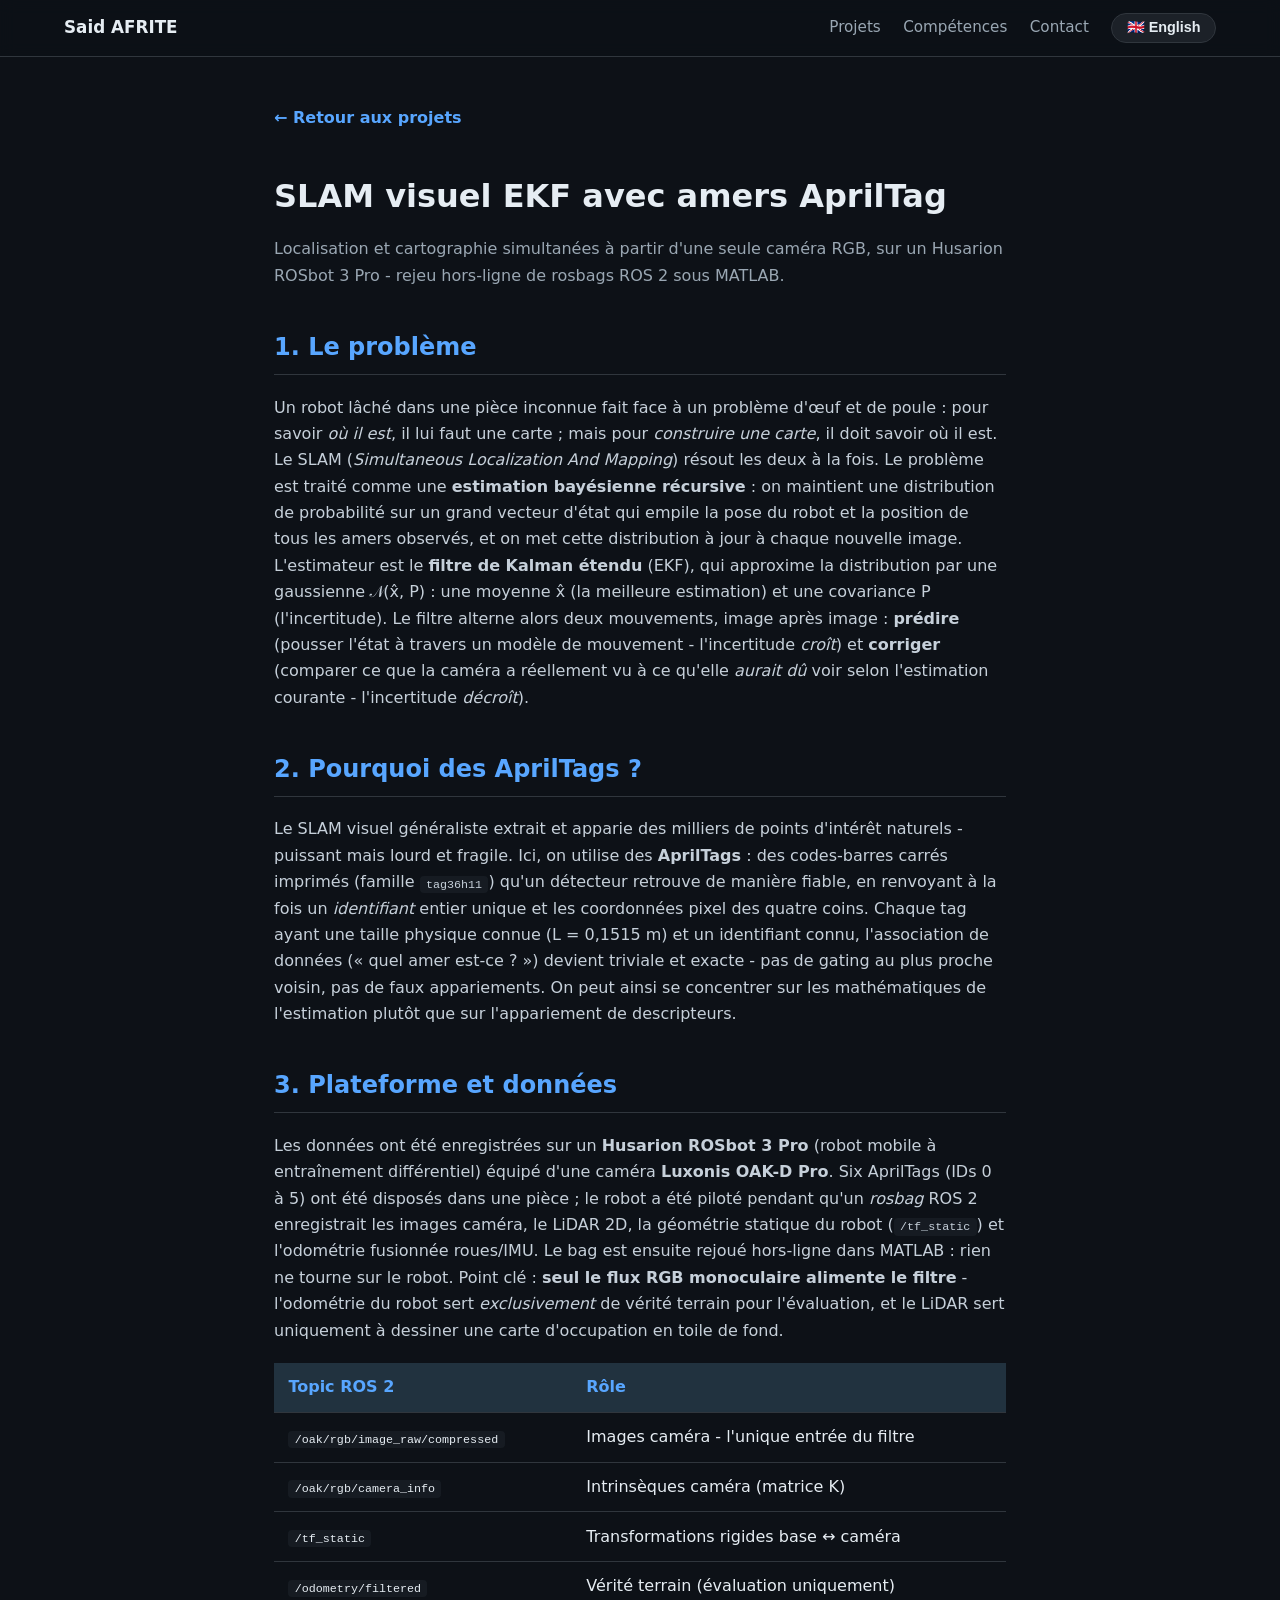
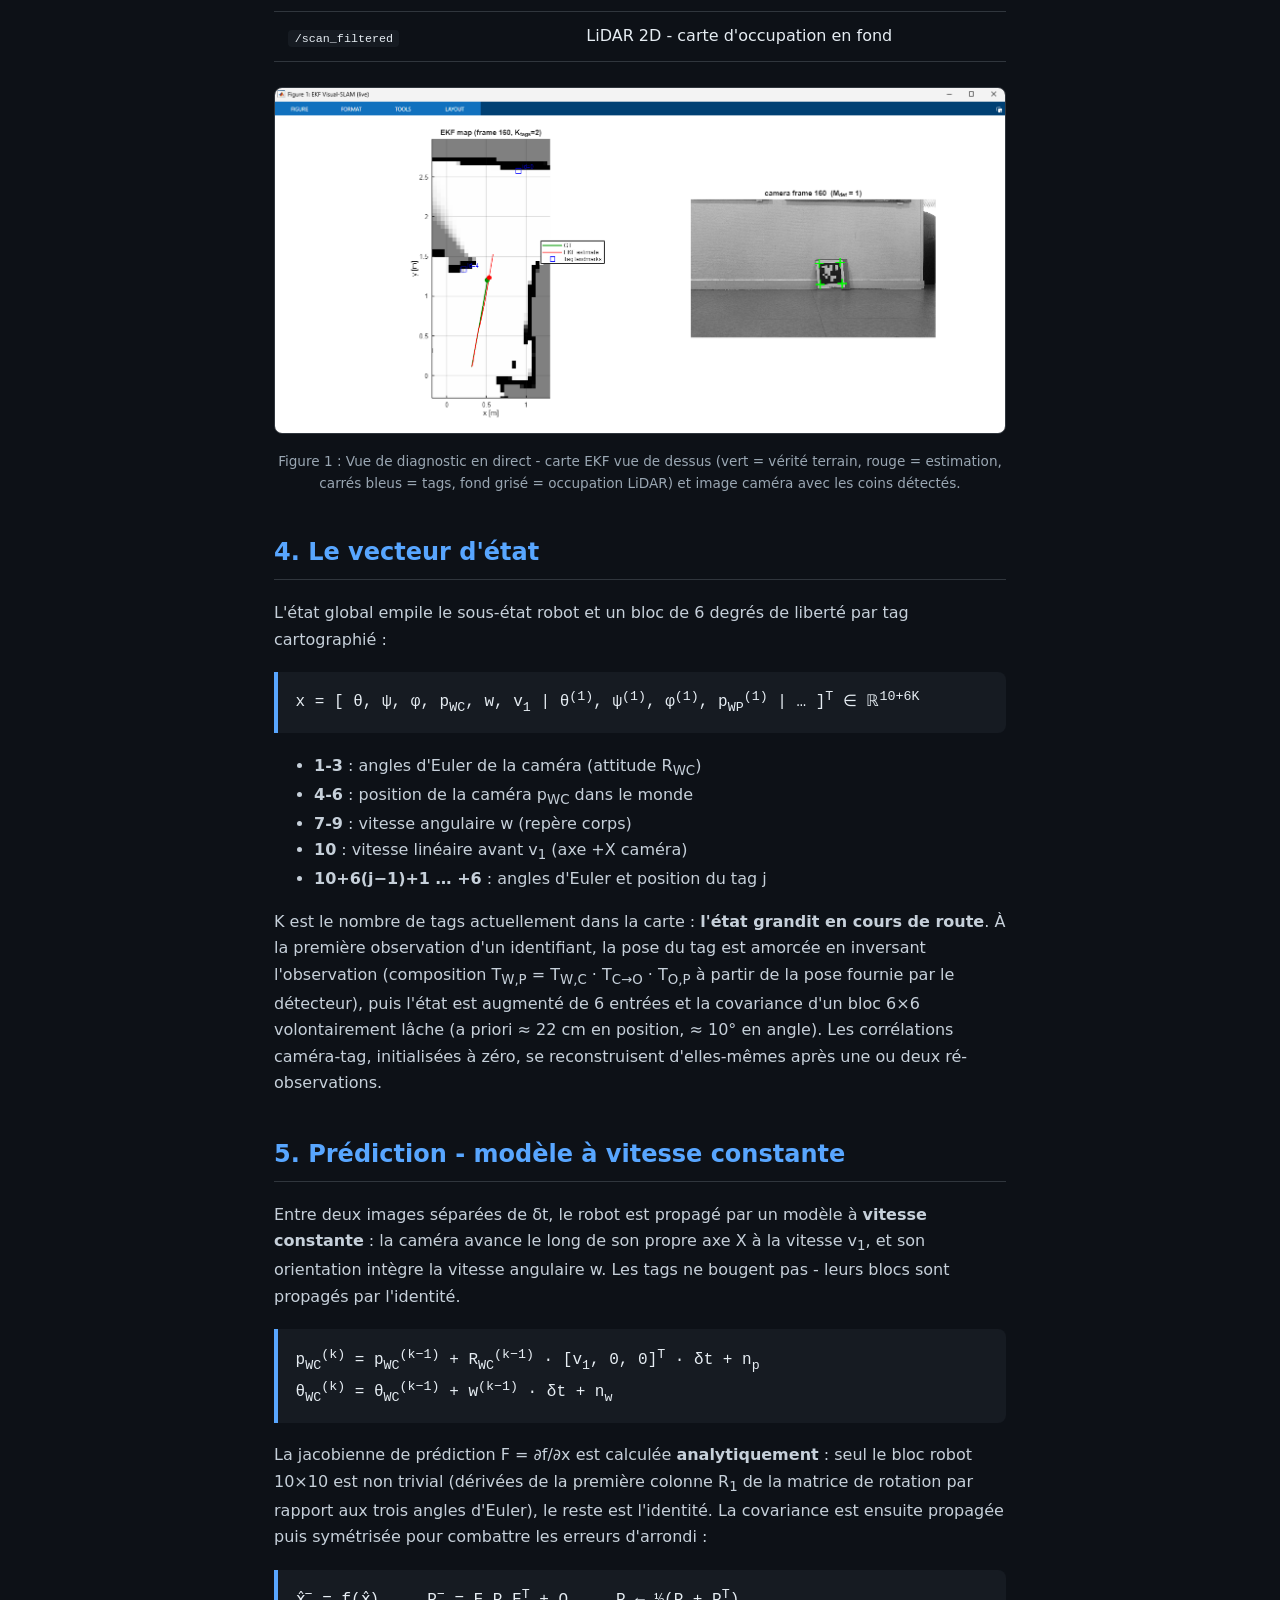
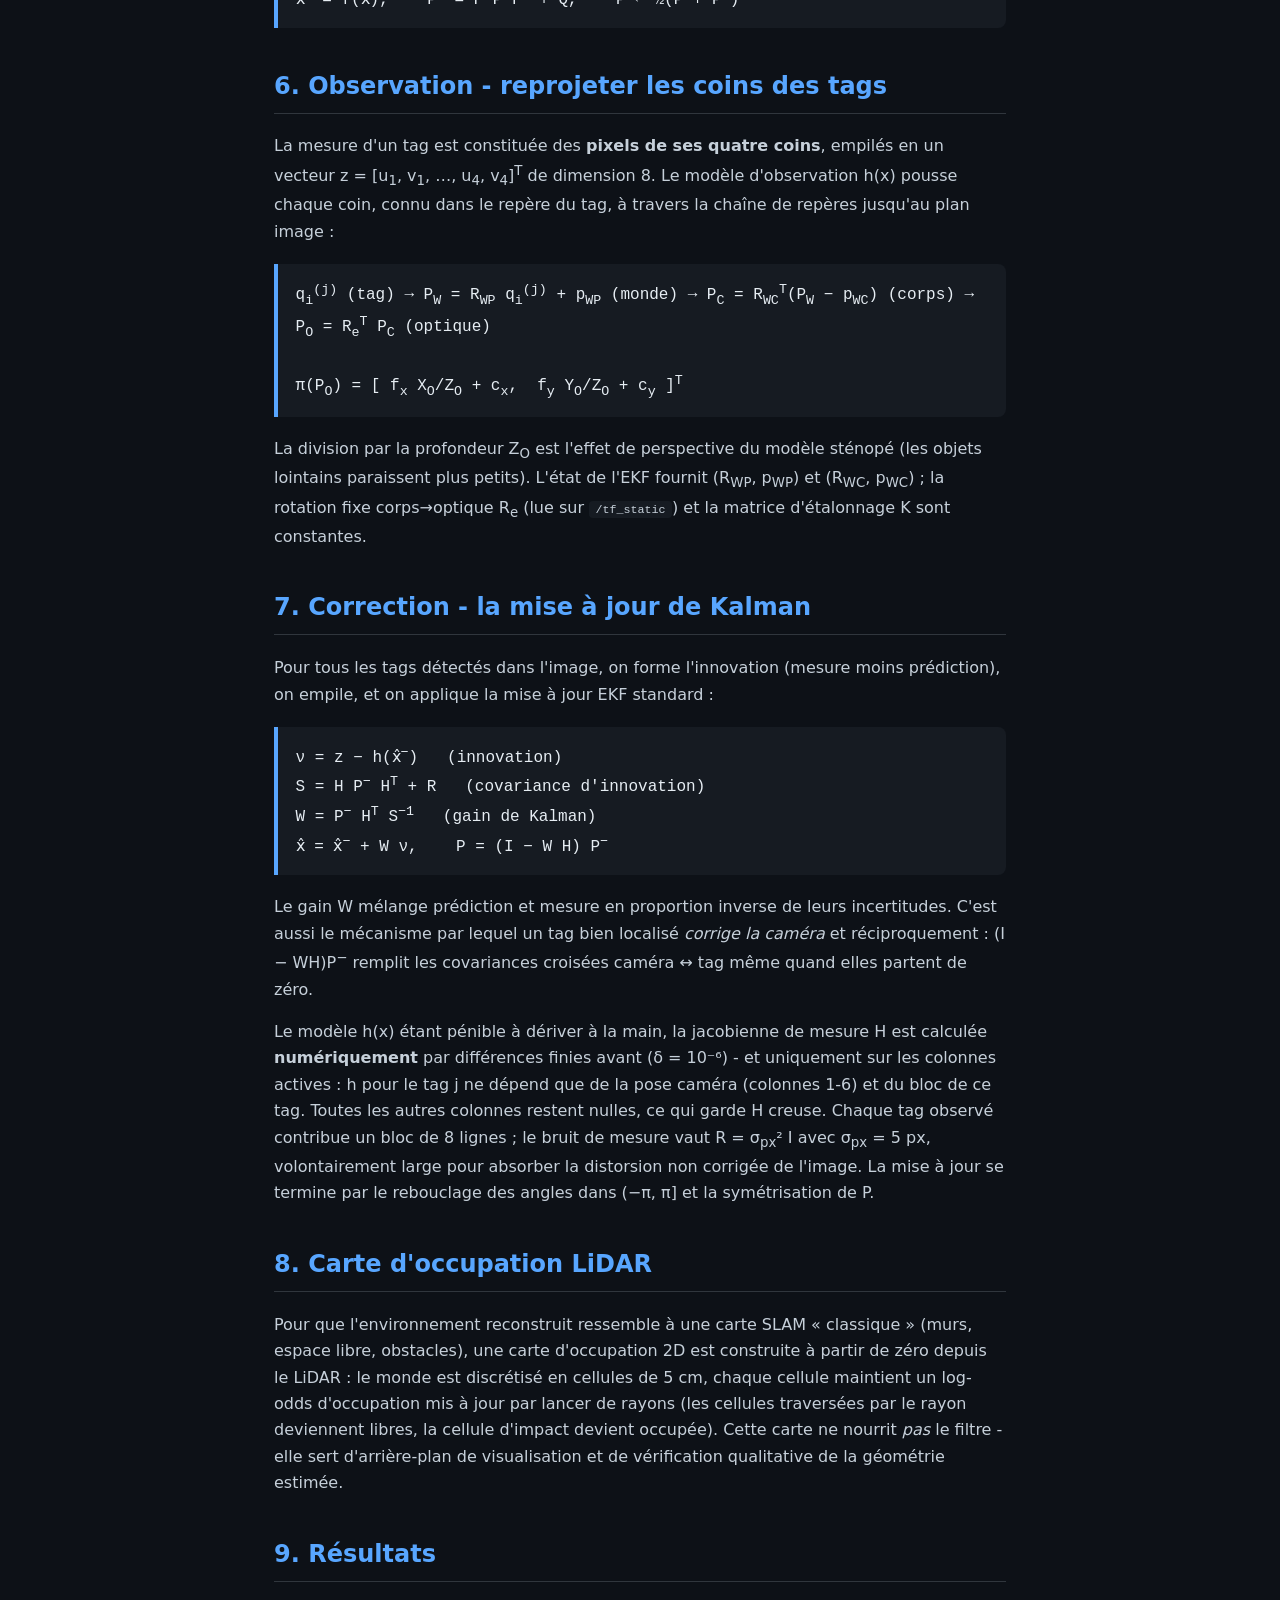
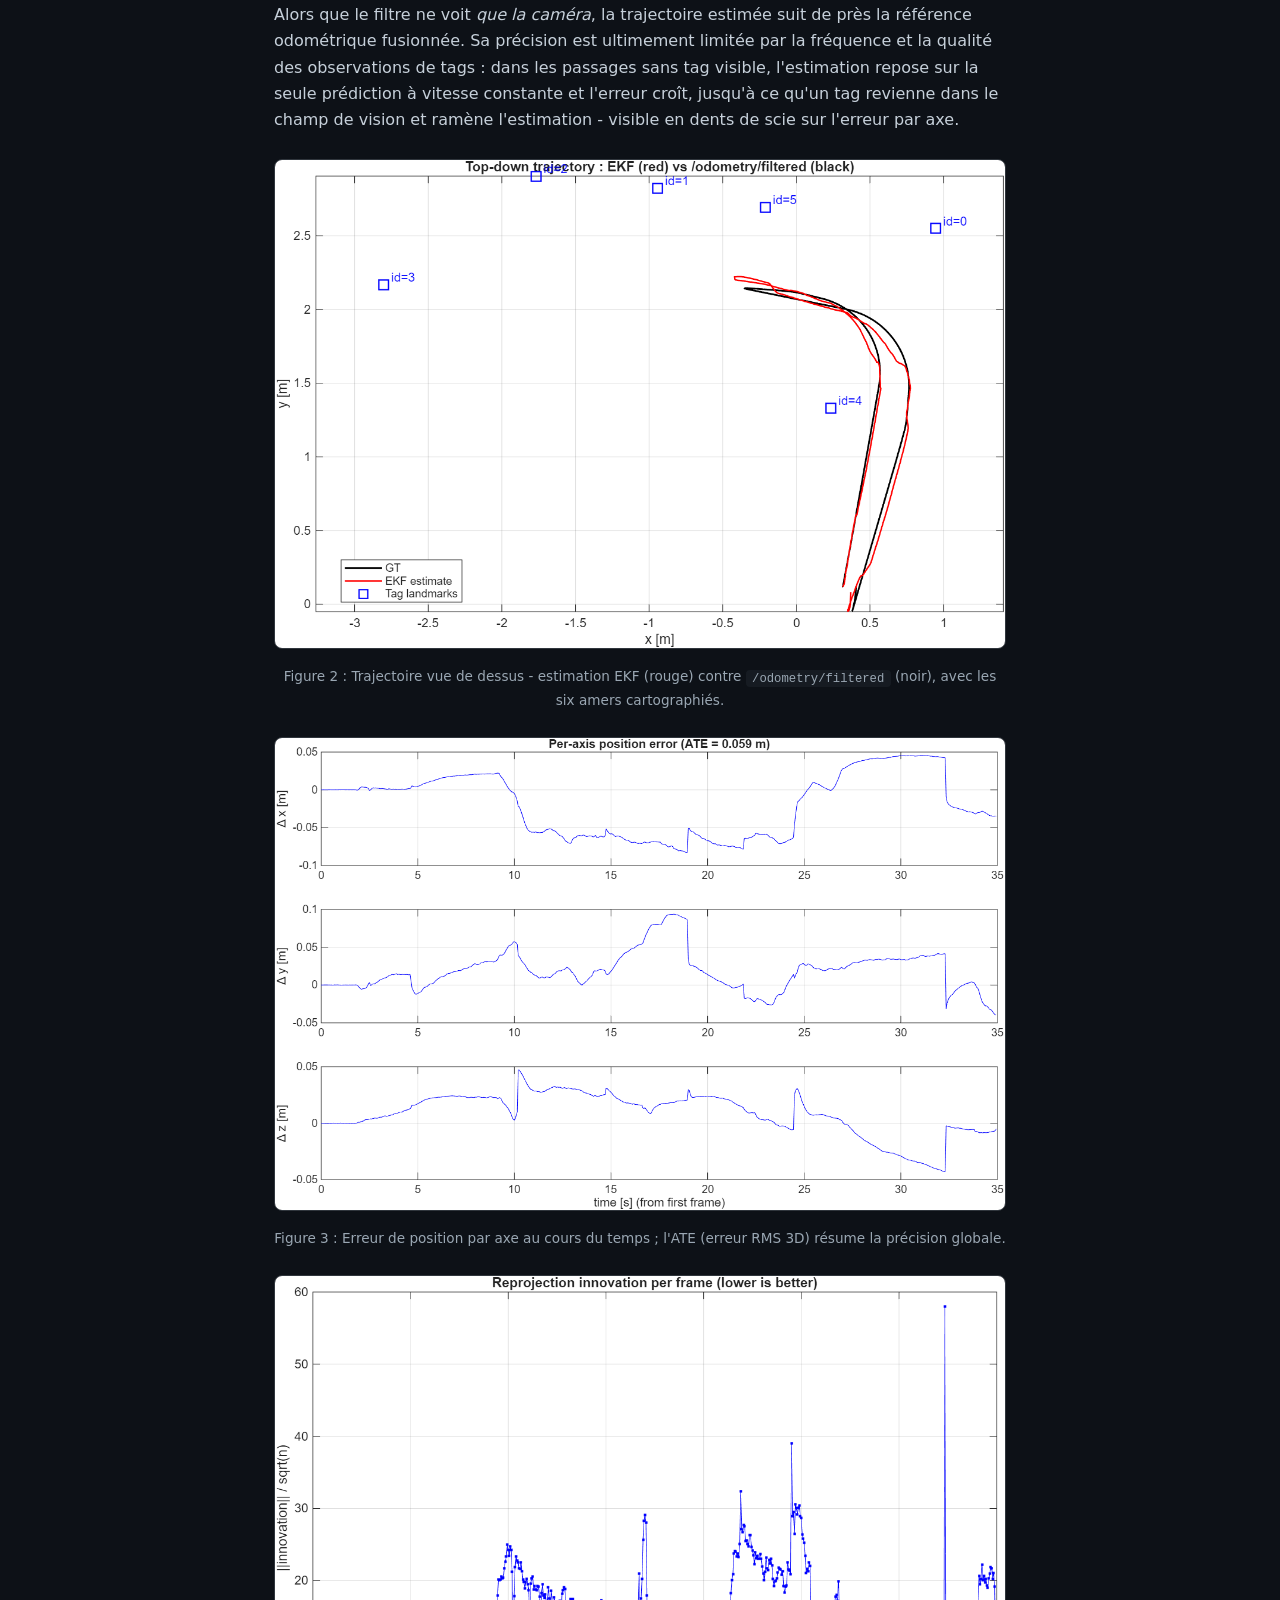
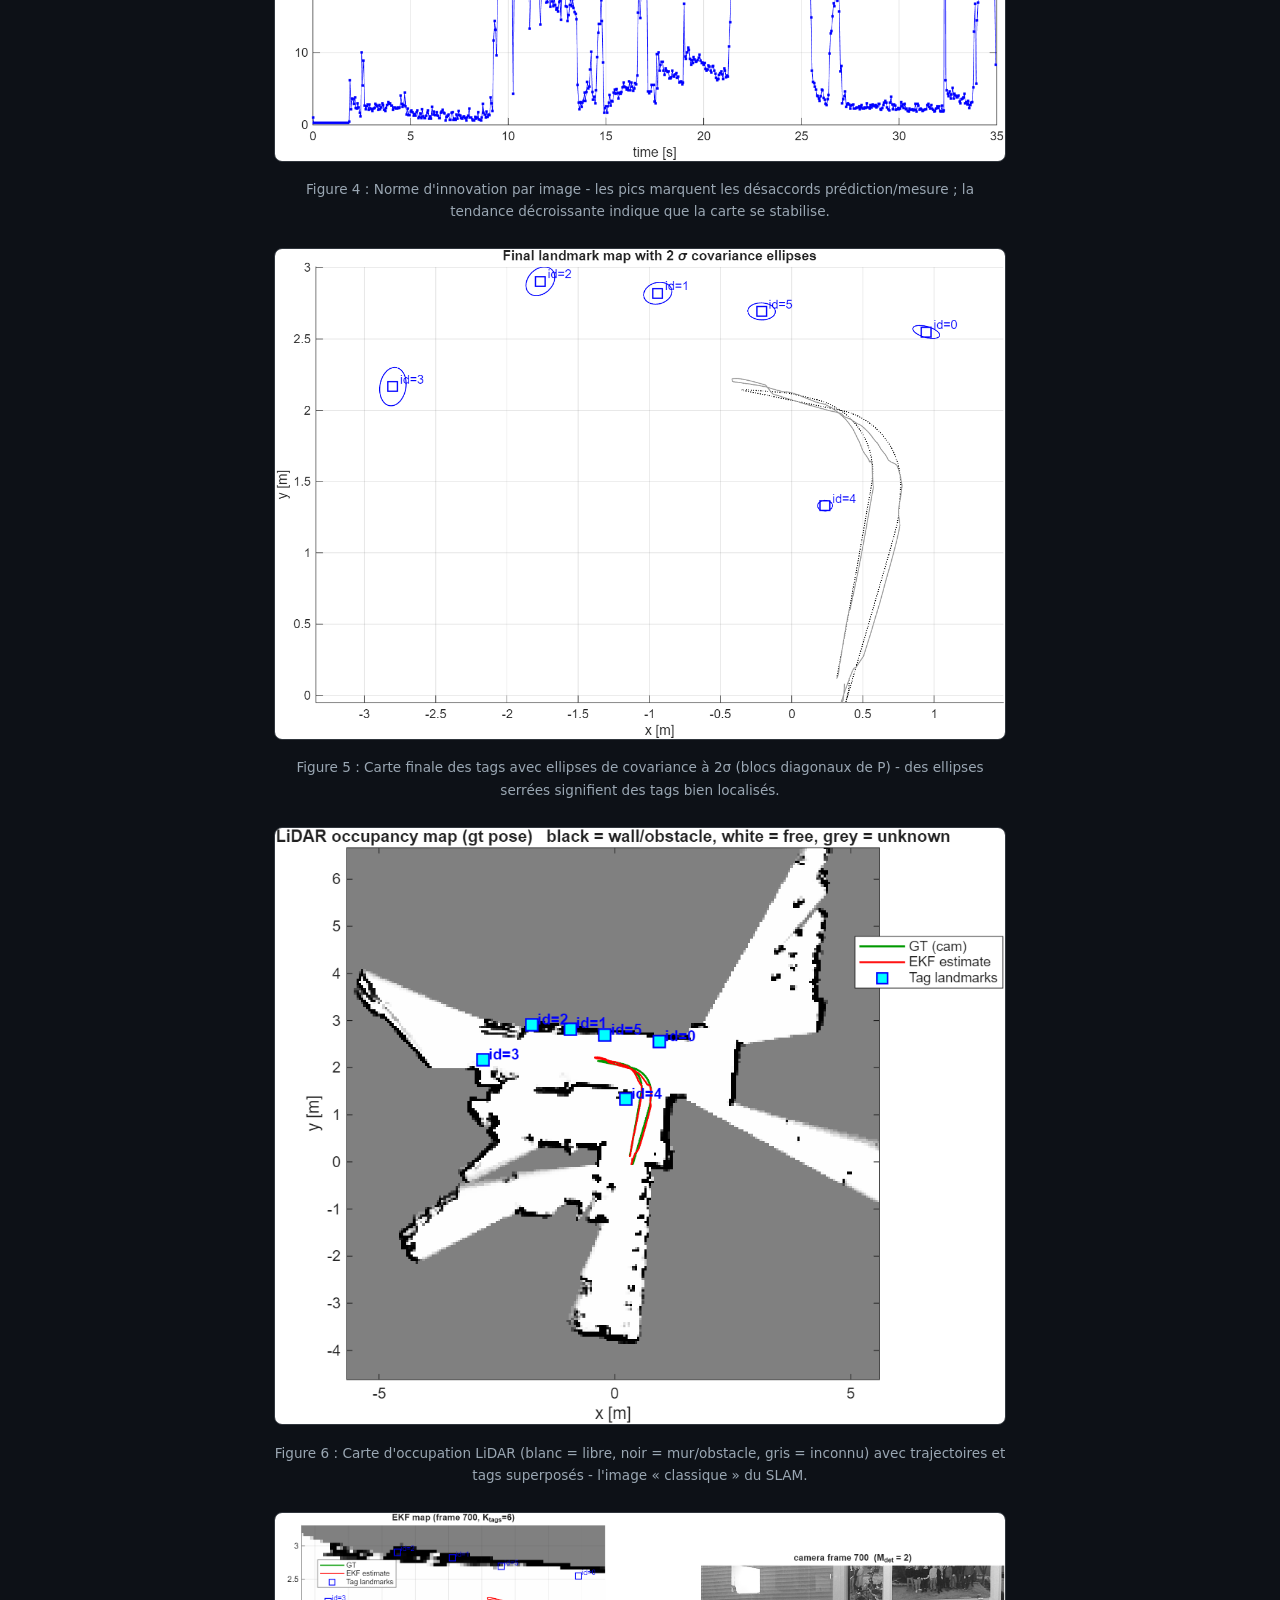
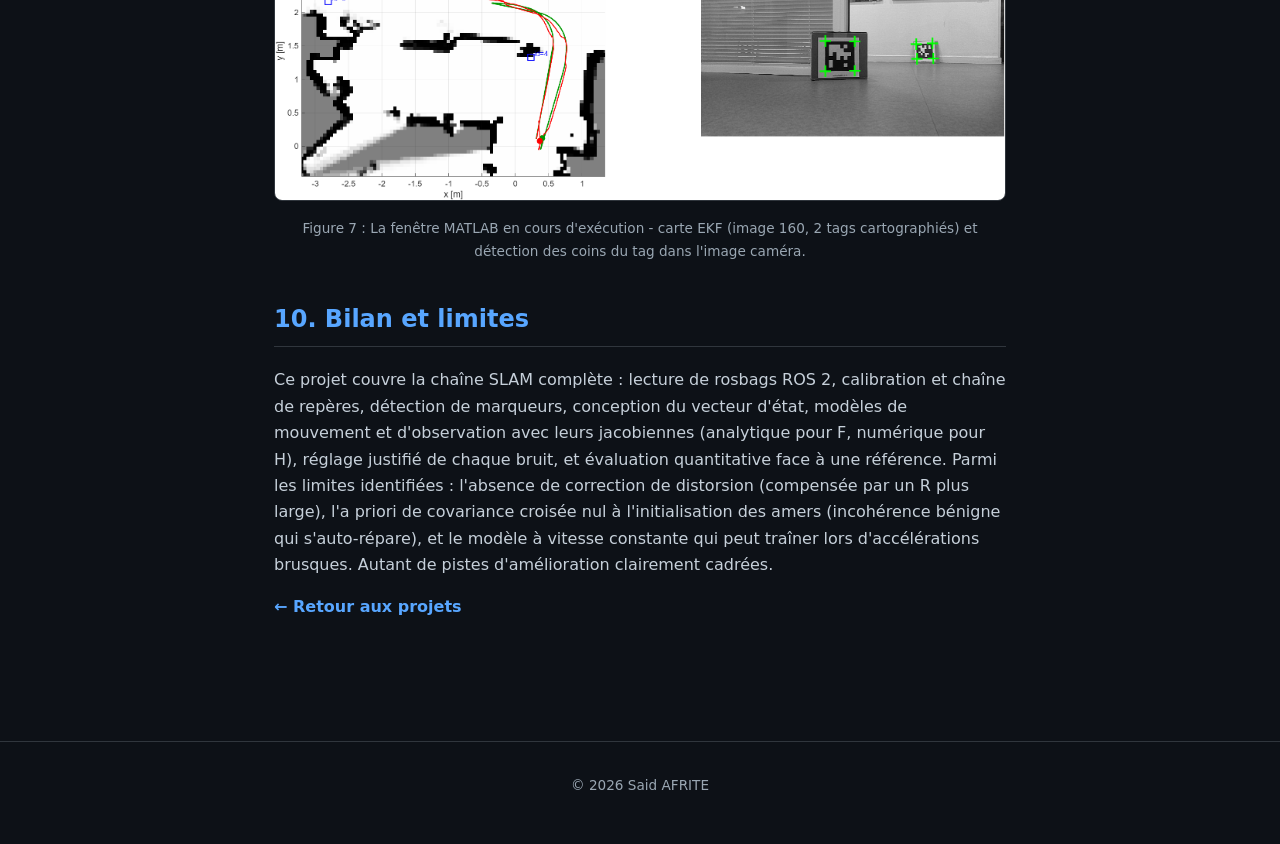
==== commit a0144b5d: "Align content with CV, remove em dashes and skill percentages" ====
--- a/projects/apriltag-visual-slam.html
+++ b/projects/apriltag-visual-slam.html
@@ -1,9 +1,9 @@
-<!DOCTYPE html>
+﻿<!DOCTYPE html>
 <html lang="fr">
 <head>
   <meta charset="UTF-8">
   <meta name="viewport" content="width=device-width, initial-scale=1.0">
-  <title>SLAM visuel EKF avec amers AprilTag — Said AFRITE</title>
+  <title>SLAM visuel EKF avec amers AprilTag - Said AFRITE</title>
   <meta name="description" content="SLAM visuel monoculaire par filtre de Kalman étendu avec amers AprilTag sur ROSbot 3 Pro : modèle de mesure par reprojection, jacobiennes, carte d'occupation LiDAR et évaluation face à l'odométrie.">
   <link rel="stylesheet" href="../style.css">
 </head>
@@ -12,15 +12,15 @@
 <nav>
   <a class="brand" href="../index.html">Said AFRITE</a>
   <div class="links">
-    <a href="../index.html#projets"><span class="fr">Projets</span><span class="en">Projects</span></a>
-    <a href="../index.html#competences"><span class="fr">Compétences</span><span class="en">Skills</span></a>
+    <a href="../index.html#portfolio"><span class="fr">Projets</span><span class="en">Projects</span></a>
+    <a href="../index.html#resume"><span class="fr">Compétences</span><span class="en">Skills</span></a>
     <a href="../index.html#contact">Contact</a>
     <button class="lang-btn" id="lang-toggle" type="button">🇬🇧 English</button>
   </div>
 </nav>
 
 <div class="article">
-  <a class="back-link" href="../index.html#projets">
+  <a class="back-link" href="../index.html#portfolio">
     <span class="fr">← Retour aux projets</span><span class="en">← Back to projects</span>
   </a>
 
@@ -29,8 +29,8 @@
     <span class="en">EKF Visual-SLAM with AprilTag landmarks</span>
   </h1>
   <p style="color: var(--muted);">
-    <span class="fr">Localisation et cartographie simultanées à partir d'une seule caméra RGB, sur un Husarion ROSbot 3 Pro — rejeu hors-ligne de rosbags ROS 2 sous MATLAB.</span>
-    <span class="en">Simultaneous localization and mapping from a single RGB camera, on a Husarion ROSbot 3 Pro — offline ROS 2 rosbag replay in MATLAB.</span>
+    <span class="fr">Localisation et cartographie simultanées à partir d'une seule caméra RGB, sur un Husarion ROSbot 3 Pro - rejeu hors-ligne de rosbags ROS 2 sous MATLAB.</span>
+    <span class="en">Simultaneous localization and mapping from a single RGB camera, on a Husarion ROSbot 3 Pro - offline ROS 2 rosbag replay in MATLAB.</span>
   </p>
 
   <h2><span class="fr">1. Le problème</span><span class="en">1. The problem</span></h2>
@@ -47,9 +47,9 @@
       distribution par une gaussienne 𝒩(x̂, P) : une moyenne x̂ (la meilleure estimation)
       et une covariance P (l'incertitude). Le filtre alterne alors deux mouvements, image
       après image : <strong>prédire</strong> (pousser l'état à travers un modèle de
-      mouvement — l'incertitude <em>croît</em>) et <strong>corriger</strong> (comparer ce
+      mouvement - l'incertitude <em>croît</em>) et <strong>corriger</strong> (comparer ce
       que la caméra a réellement vu à ce qu'elle <em>aurait dû</em> voir selon l'estimation
-      courante — l'incertitude <em>décroît</em>).
+      courante - l'incertitude <em>décroît</em>).
     </span>
     <span class="en">
       A robot dropped into an unknown room faces a chicken-and-egg problem: to know
@@ -62,9 +62,9 @@
       (EKF), which approximates the distribution by a Gaussian 𝒩(x̂, P): a mean x̂ (the
       best estimate) and a covariance P (the uncertainty). The filter then alternates two
       moves, frame after frame: <strong>predict</strong> (push the state through a motion
-      model — uncertainty <em>grows</em>) and <strong>correct</strong> (compare what the
+      model - uncertainty <em>grows</em>) and <strong>correct</strong> (compare what the
       camera actually saw with what the current estimate says it <em>should</em> have seen
-      — uncertainty <em>shrinks</em>).
+      - uncertainty <em>shrinks</em>).
     </span>
   </p>
 
@@ -72,22 +72,22 @@
   <p>
     <span class="fr">
       Le SLAM visuel généraliste extrait et apparie des milliers de points d'intérêt
-      naturels — puissant mais lourd et fragile. Ici, on utilise des
+      naturels - puissant mais lourd et fragile. Ici, on utilise des
       <strong>AprilTags</strong> : des codes-barres carrés imprimés (famille
       <code>tag36h11</code>) qu'un détecteur retrouve de manière fiable, en renvoyant à la
       fois un <em>identifiant</em> entier unique et les coordonnées pixel des quatre coins.
       Chaque tag ayant une taille physique connue (L = 0,1515 m) et un identifiant connu,
-      l'association de données (« quel amer est-ce ? ») devient triviale et exacte — pas de
+      l'association de données (« quel amer est-ce ? ») devient triviale et exacte - pas de
       gating au plus proche voisin, pas de faux appariements. On peut ainsi se concentrer
       sur les mathématiques de l'estimation plutôt que sur l'appariement de descripteurs.
     </span>
     <span class="en">
-      General visual SLAM extracts and matches thousands of natural feature points —
+      General visual SLAM extracts and matches thousands of natural feature points -
       powerful but heavy and brittle. Here we use <strong>AprilTags</strong> instead:
       printed square barcodes (family <code>tag36h11</code>) that a detector finds
       reliably, returning both a unique integer <em>ID</em> and the pixel coordinates of
       the four corners. Because every tag has a known physical size (L = 0.1515 m) and a
-      known ID, data association ("which landmark is this?") becomes trivial and exact —
+      known ID, data association ("which landmark is this?") becomes trivial and exact -
       no nearest-neighbour gating, no spurious matches. This lets the work focus on the
       estimation mathematics rather than on feature matching.
     </span>
@@ -103,7 +103,7 @@
       les images caméra, le LiDAR 2D, la géométrie statique du robot
       (<code>/tf_static</code>) et l'odométrie fusionnée roues/IMU. Le bag est ensuite
       rejoué hors-ligne dans MATLAB : rien ne tourne sur le robot. Point clé :
-      <strong>seul le flux RGB monoculaire alimente le filtre</strong> — l'odométrie du
+      <strong>seul le flux RGB monoculaire alimente le filtre</strong> - l'odométrie du
       robot sert <em>exclusivement</em> de vérité terrain pour l'évaluation, et le LiDAR
       sert uniquement à dessiner une carte d'occupation en toile de fond.
     </span>
@@ -114,7 +114,7 @@
       around while a ROS 2 <em>rosbag</em> recorded the camera images, the 2D LiDAR, the
       robot's static geometry (<code>/tf_static</code>) and the fused wheel/IMU odometry.
       The bag is then replayed offline in MATLAB: nothing runs on the robot. Key point:
-      <strong>only the monocular RGB stream feeds the filter</strong> — the robot's
+      <strong>only the monocular RGB stream feeds the filter</strong> - the robot's
       odometry is used <em>exclusively</em> as ground truth for evaluation, and the LiDAR
       only draws an occupancy-grid backdrop.
     </span>
@@ -130,7 +130,7 @@
     <tbody>
       <tr>
         <td><code>/oak/rgb/image_raw/compressed</code></td>
-        <td><span class="fr">Images caméra — l'unique entrée du filtre</span><span class="en">Camera images — the filter's only input</span></td>
+        <td><span class="fr">Images caméra - l'unique entrée du filtre</span><span class="en">Camera images - the filter's only input</span></td>
       </tr>
       <tr>
         <td><code>/oak/rgb/camera_info</code></td>
@@ -146,7 +146,7 @@
       </tr>
       <tr>
         <td><code>/scan_filtered</code></td>
-        <td><span class="fr">LiDAR 2D — carte d'occupation en fond</span><span class="en">2D LiDAR — occupancy-map backdrop</span></td>
+        <td><span class="fr">LiDAR 2D - carte d'occupation en fond</span><span class="en">2D LiDAR - occupancy-map backdrop</span></td>
       </tr>
     </tbody>
   </table>
@@ -154,8 +154,8 @@
   <figure>
     <img src="../assets/vslam-live-view.png" alt="Live SLAM view: map and camera frame">
     <figcaption>
-      <span class="fr">Figure 1 : Vue de diagnostic en direct — carte EKF vue de dessus (vert = vérité terrain, rouge = estimation, carrés bleus = tags, fond grisé = occupation LiDAR) et image caméra avec les coins détectés.</span>
-      <span class="en">Figure 1: Live diagnostic view — top-down EKF map (green = ground truth, red = estimate, blue squares = tags, grayscale = LiDAR occupancy) and the camera frame with detected corners.</span>
+      <span class="fr">Figure 1 : Vue de diagnostic en direct - carte EKF vue de dessus (vert = vérité terrain, rouge = estimation, carrés bleus = tags, fond grisé = occupation LiDAR) et image caméra avec les coins détectés.</span>
+      <span class="en">Figure 1: Live diagnostic view - top-down EKF map (green = ground truth, red = estimate, blue squares = tags, grayscale = LiDAR occupancy) and the camera frame with detected corners.</span>
     </figcaption>
   </figure>
 
@@ -171,9 +171,9 @@
   </p>
   <div class="math-block">x = [ θ, ψ, φ, p<sub>WC</sub>, w, v<sub>1</sub> | θ<sup>(1)</sup>, ψ<sup>(1)</sup>, φ<sup>(1)</sup>, p<sub>WP</sub><sup>(1)</sup> | … ]<sup>T</sup> ∈ ℝ<sup>10+6K</sup></div>
   <ul>
-    <li><span class="fr"><strong>1–3</strong> : angles d'Euler de la caméra (attitude R<sub>WC</sub>)</span><span class="en"><strong>1–3</strong>: camera Euler angles (attitude R<sub>WC</sub>)</span></li>
-    <li><span class="fr"><strong>4–6</strong> : position de la caméra p<sub>WC</sub> dans le monde</span><span class="en"><strong>4–6</strong>: camera position p<sub>WC</sub> in the world</span></li>
-    <li><span class="fr"><strong>7–9</strong> : vitesse angulaire w (repère corps)</span><span class="en"><strong>7–9</strong>: angular velocity w (body frame)</span></li>
+    <li><span class="fr"><strong>1-3</strong> : angles d'Euler de la caméra (attitude R<sub>WC</sub>)</span><span class="en"><strong>1-3</strong>: camera Euler angles (attitude R<sub>WC</sub>)</span></li>
+    <li><span class="fr"><strong>4-6</strong> : position de la caméra p<sub>WC</sub> dans le monde</span><span class="en"><strong>4-6</strong>: camera position p<sub>WC</sub> in the world</span></li>
+    <li><span class="fr"><strong>7-9</strong> : vitesse angulaire w (repère corps)</span><span class="en"><strong>7-9</strong>: angular velocity w (body frame)</span></li>
     <li><span class="fr"><strong>10</strong> : vitesse linéaire avant v<sub>1</sub> (axe +X caméra)</span><span class="en"><strong>10</strong>: forward linear velocity v<sub>1</sub> (camera +X axis)</span></li>
     <li><span class="fr"><strong>10+6(j−1)+1 … +6</strong> : angles d'Euler et position du tag j</span><span class="en"><strong>10+6(j−1)+1 … +6</strong>: Euler angles and position of tag j</span></li>
   </ul>
@@ -199,19 +199,19 @@
     </span>
   </p>
 
-  <h2><span class="fr">5. Prédiction — modèle à vitesse constante</span><span class="en">5. Prediction — constant-velocity model</span></h2>
+  <h2><span class="fr">5. Prédiction - modèle à vitesse constante</span><span class="en">5. Prediction - constant-velocity model</span></h2>
   <p>
     <span class="fr">
       Entre deux images séparées de δt, le robot est propagé par un modèle à
       <strong>vitesse constante</strong> : la caméra avance le long de son propre axe X à
       la vitesse v<sub>1</sub>, et son orientation intègre la vitesse angulaire w. Les tags
-      ne bougent pas — leurs blocs sont propagés par l'identité.
+      ne bougent pas - leurs blocs sont propagés par l'identité.
     </span>
     <span class="en">
       Between two frames separated by δt, the robot is propagated with a
       <strong>constant-velocity</strong> model: the camera moves forward along its own X
       axis at speed v<sub>1</sub>, and its orientation integrates the angular velocity w.
-      The tags do not move — their blocks are propagated by the identity.
+      The tags do not move - their blocks are propagated by the identity.
     </span>
   </p>
   <div class="math-block">
@@ -235,7 +235,7 @@
   </p>
   <div class="math-block">x̂<sup>−</sup> = f(x̂),&nbsp;&nbsp;&nbsp; P<sup>−</sup> = F P F<sup>T</sup> + Q,&nbsp;&nbsp;&nbsp; P ← ½(P + P<sup>T</sup>)</div>
 
-  <h2><span class="fr">6. Observation — reprojeter les coins des tags</span><span class="en">6. Observation — reprojecting the tag corners</span></h2>
+  <h2><span class="fr">6. Observation - reprojeter les coins des tags</span><span class="en">6. Observation - reprojecting the tag corners</span></h2>
   <p>
     <span class="fr">
       La mesure d'un tag est constituée des <strong>pixels de ses quatre coins</strong>,
@@ -271,7 +271,7 @@
     </span>
   </p>
 
-  <h2><span class="fr">7. Correction — la mise à jour de Kalman</span><span class="en">7. Correction — the Kalman update</span></h2>
+  <h2><span class="fr">7. Correction - la mise à jour de Kalman</span><span class="en">7. Correction - the Kalman update</span></h2>
   <p>
     <span class="fr">
       Pour tous les tags détectés dans l'image, on forme l'innovation (mesure moins
@@ -306,8 +306,8 @@
     <span class="fr">
       Le modèle h(x) étant pénible à dériver à la main, la jacobienne de mesure H est
       calculée <strong>numériquement</strong> par différences finies avant
-      (δ = 10⁻⁶) — et uniquement sur les colonnes actives : h pour le tag j ne dépend
-      que de la pose caméra (colonnes 1–6) et du bloc de ce tag. Toutes les autres
+      (δ = 10⁻⁶) - et uniquement sur les colonnes actives : h pour le tag j ne dépend
+      que de la pose caméra (colonnes 1-6) et du bloc de ce tag. Toutes les autres
       colonnes restent nulles, ce qui garde H creuse. Chaque tag observé contribue un bloc
       de 8 lignes ; le bruit de mesure vaut R = σ<sub>px</sub>² I avec σ<sub>px</sub> = 5 px,
       volontairement large pour absorber la distorsion non corrigée de l'image. La mise à
@@ -316,9 +316,9 @@
     </span>
     <span class="en">
       Since h(x) is awkward to differentiate by hand, the measurement Jacobian H is
-      computed <strong>numerically</strong> by forward finite differences (δ = 10⁻⁶) —
+      computed <strong>numerically</strong> by forward finite differences (δ = 10⁻⁶) -
       and only on the active columns: h for tag j depends only on the camera pose
-      (columns 1–6) and on that tag's own block. Every other column stays zero, keeping H
+      (columns 1-6) and on that tag's own block. Every other column stays zero, keeping H
       sparse. Each observed tag contributes an 8-row block; the measurement noise is
       R = σ<sub>px</sub>² I with σ<sub>px</sub> = 5 px, deliberately large to absorb the
       uncorrected image distortion. The update ends with angle wrapping into (−π, π] and
@@ -334,7 +334,7 @@
       de zéro depuis le LiDAR : le monde est discrétisé en cellules de 5 cm, chaque
       cellule maintient un log-odds d'occupation mis à jour par lancer de rayons
       (les cellules traversées par le rayon deviennent libres, la cellule d'impact devient
-      occupée). Cette carte ne nourrit <em>pas</em> le filtre — elle sert d'arrière-plan
+      occupée). Cette carte ne nourrit <em>pas</em> le filtre - elle sert d'arrière-plan
       de visualisation et de vérification qualitative de la géométrie estimée.
     </span>
     <span class="en">
@@ -342,7 +342,7 @@
       space, obstacles), a 2D occupancy grid is built from scratch from the LiDAR: the
       world is discretised into 5 cm cells, each holding an occupancy log-odds updated by
       ray casting (cells crossed by a ray become free, the hit cell becomes occupied).
-      This map does <em>not</em> feed the filter — it serves as a visualization backdrop
+      This map does <em>not</em> feed the filter - it serves as a visualization backdrop
       and a qualitative sanity check of the estimated geometry.
     </span>
   </p>
@@ -355,14 +355,14 @@
       fréquence et la qualité des observations de tags : dans les passages sans tag
       visible, l'estimation repose sur la seule prédiction à vitesse constante et l'erreur
       croît, jusqu'à ce qu'un tag revienne dans le champ de vision et ramène l'estimation
-      — visible en dents de scie sur l'erreur par axe.
+      - visible en dents de scie sur l'erreur par axe.
     </span>
     <span class="en">
       Even though the filter sees <em>only the camera</em>, the estimated trajectory
       closely tracks the fused-odometry reference. Its accuracy is ultimately limited by
       how often and how well tags are observed: in stretches with no visible tag the
       estimate relies purely on the constant-velocity prediction and the error grows,
-      until a tag re-enters the field of view and pulls the estimate back — visible as a
+      until a tag re-enters the field of view and pulls the estimate back - visible as a
       saw-tooth in the per-axis error.
     </span>
   </p>
@@ -370,8 +370,8 @@
   <figure>
     <img src="../assets/vslam-trajectory-gt.png" alt="EKF trajectory vs ground truth">
     <figcaption>
-      <span class="fr">Figure 2 : Trajectoire vue de dessus — estimation EKF (rouge) contre <code>/odometry/filtered</code> (noir), avec les six amers cartographiés.</span>
-      <span class="en">Figure 2: Top-down trajectory — EKF estimate (red) vs <code>/odometry/filtered</code> (black), with the six mapped landmarks.</span>
+      <span class="fr">Figure 2 : Trajectoire vue de dessus - estimation EKF (rouge) contre <code>/odometry/filtered</code> (noir), avec les six amers cartographiés.</span>
+      <span class="en">Figure 2: Top-down trajectory - EKF estimate (red) vs <code>/odometry/filtered</code> (black), with the six mapped landmarks.</span>
     </figcaption>
   </figure>
 
@@ -386,32 +386,32 @@
   <figure>
     <img src="../assets/vslam-innovation.png" alt="Correction innovation norm">
     <figcaption>
-      <span class="fr">Figure 4 : Norme d'innovation par image — les pics marquent les désaccords prédiction/mesure ; la tendance décroissante indique que la carte se stabilise.</span>
-      <span class="en">Figure 4: Innovation norm per frame — spikes mark prediction/measurement disagreements; the downward trend shows the map stabilising.</span>
+      <span class="fr">Figure 4 : Norme d'innovation par image - les pics marquent les désaccords prédiction/mesure ; la tendance décroissante indique que la carte se stabilise.</span>
+      <span class="en">Figure 4: Innovation norm per frame - spikes mark prediction/measurement disagreements; the downward trend shows the map stabilising.</span>
     </figcaption>
   </figure>
 
   <figure>
     <img src="../assets/vslam-landmark-map.png" alt="Final landmark map with covariance ellipses">
     <figcaption>
-      <span class="fr">Figure 5 : Carte finale des tags avec ellipses de covariance à 2σ (blocs diagonaux de P) — des ellipses serrées signifient des tags bien localisés.</span>
-      <span class="en">Figure 5: Final tag map with 2σ covariance ellipses (diagonal blocks of P) — tight ellipses mean well-localised tags.</span>
+      <span class="fr">Figure 5 : Carte finale des tags avec ellipses de covariance à 2σ (blocs diagonaux de P) - des ellipses serrées signifient des tags bien localisés.</span>
+      <span class="en">Figure 5: Final tag map with 2σ covariance ellipses (diagonal blocks of P) - tight ellipses mean well-localised tags.</span>
     </figcaption>
   </figure>
 
   <figure>
     <img src="../assets/vslam-occupancy-map.png" alt="LiDAR occupancy map">
     <figcaption>
-      <span class="fr">Figure 6 : Carte d'occupation LiDAR (blanc = libre, noir = mur/obstacle, gris = inconnu) avec trajectoires et tags superposés — l'image « classique » du SLAM.</span>
-      <span class="en">Figure 6: LiDAR occupancy map (white = free, black = wall/obstacle, grey = unknown) with trajectories and tags overlaid — the "classic" SLAM picture.</span>
+      <span class="fr">Figure 6 : Carte d'occupation LiDAR (blanc = libre, noir = mur/obstacle, gris = inconnu) avec trajectoires et tags superposés - l'image « classique » du SLAM.</span>
+      <span class="en">Figure 6: LiDAR occupancy map (white = free, black = wall/obstacle, grey = unknown) with trajectories and tags overlaid - the "classic" SLAM picture.</span>
     </figcaption>
   </figure>
 
   <figure>
     <img src="../assets/vslam-live-figure.png" alt="EKF Visual-SLAM live figure">
     <figcaption>
-      <span class="fr">Figure 7 : La fenêtre MATLAB en cours d'exécution — carte EKF (image 160, 2 tags cartographiés) et détection des coins du tag dans l'image caméra.</span>
-      <span class="en">Figure 7: The MATLAB window mid-run — EKF map (frame 160, 2 tags mapped) and tag corner detection in the camera frame.</span>
+      <span class="fr">Figure 7 : La fenêtre MATLAB en cours d'exécution - carte EKF (image 160, 2 tags cartographiés) et détection des coins du tag dans l'image caméra.</span>
+      <span class="en">Figure 7: The MATLAB window mid-run - EKF map (frame 160, 2 tags mapped) and tag corner detection in the camera frame.</span>
     </figcaption>
   </figure>
 
@@ -436,11 +436,11 @@
       limitations include the missing distortion correction (compensated by a larger R),
       the zero cross-covariance prior at landmark initialization (a benign, self-healing
       inconsistency), and the constant-velocity model which can lag under sharp
-      accelerations — all clearly scoped avenues for improvement.
-    </span>
-  </p>
-
-  <a class="back-link" href="../index.html#projets">
+      accelerations - all clearly scoped avenues for improvement.
+    </span>
+  </p>
+
+  <a class="back-link" href="../index.html#portfolio">
     <span class="fr">← Retour aux projets</span><span class="en">← Back to projects</span>
   </a>
 </div>
